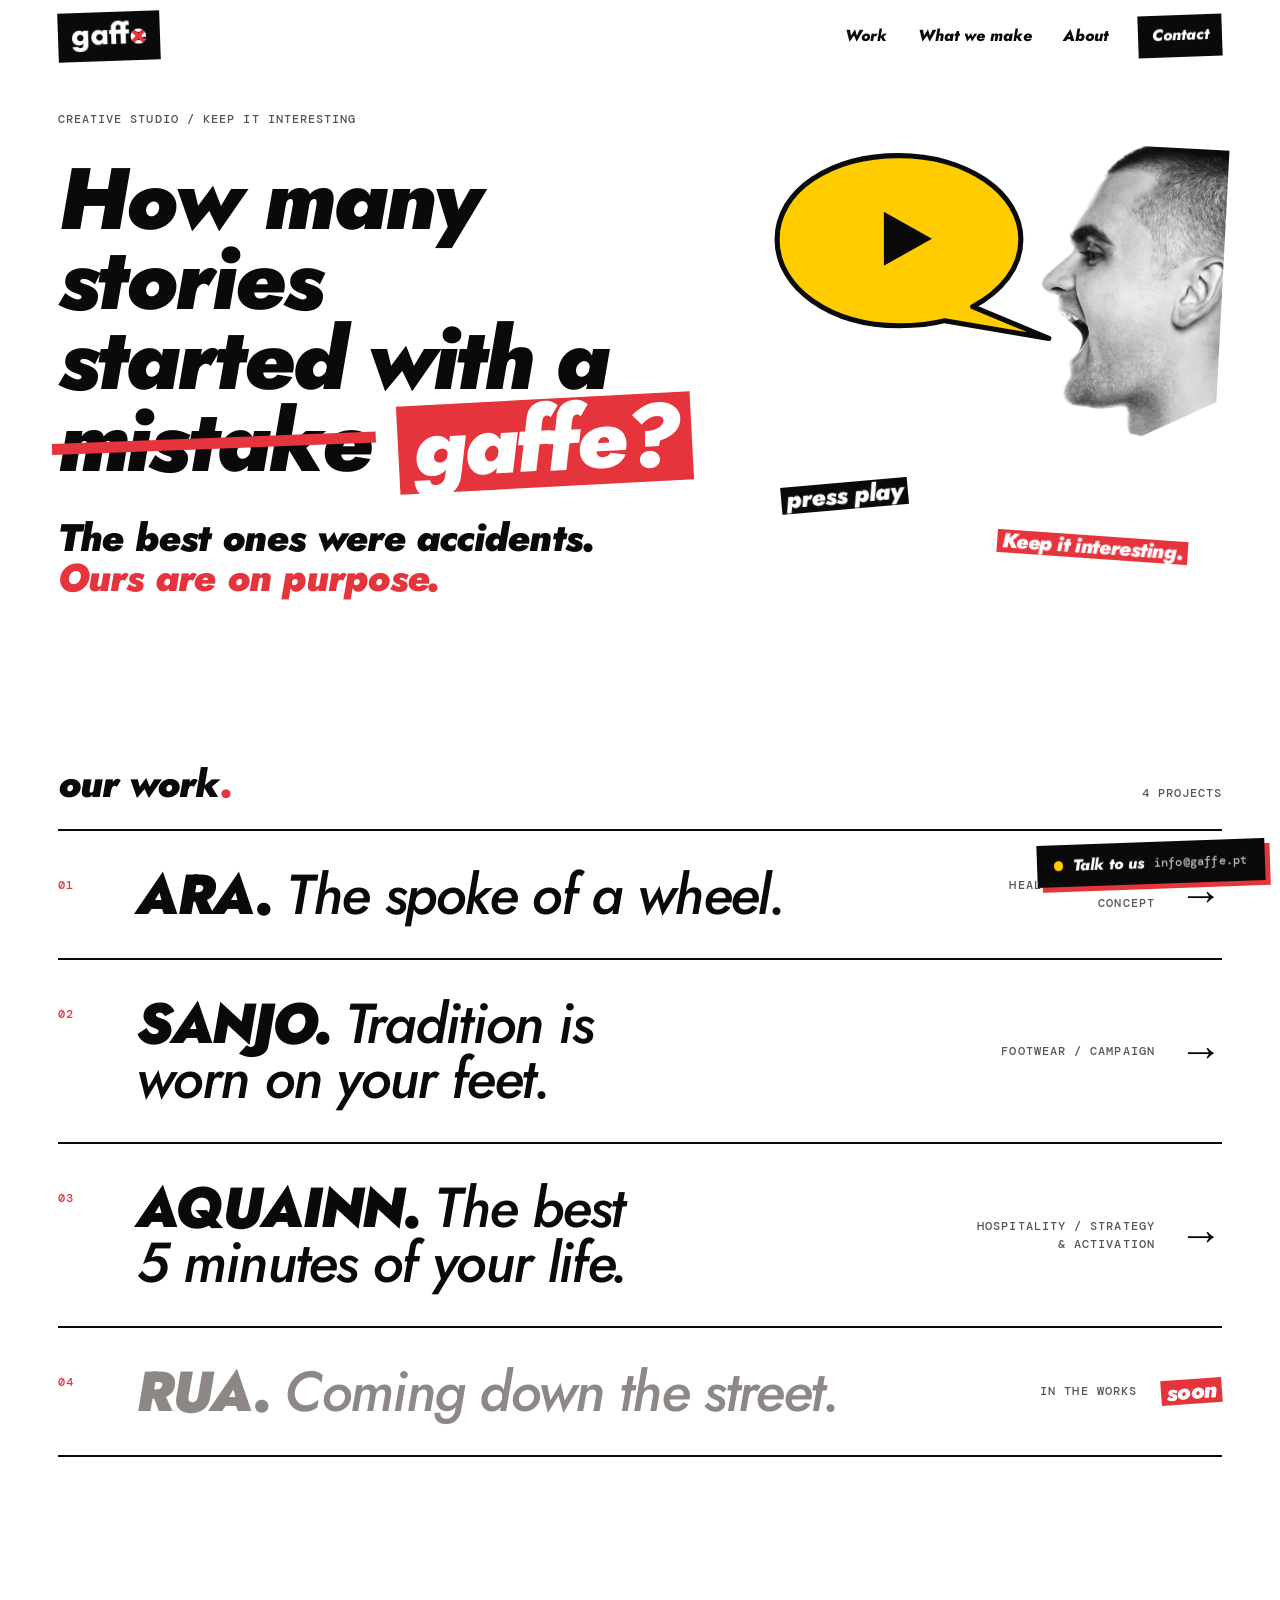
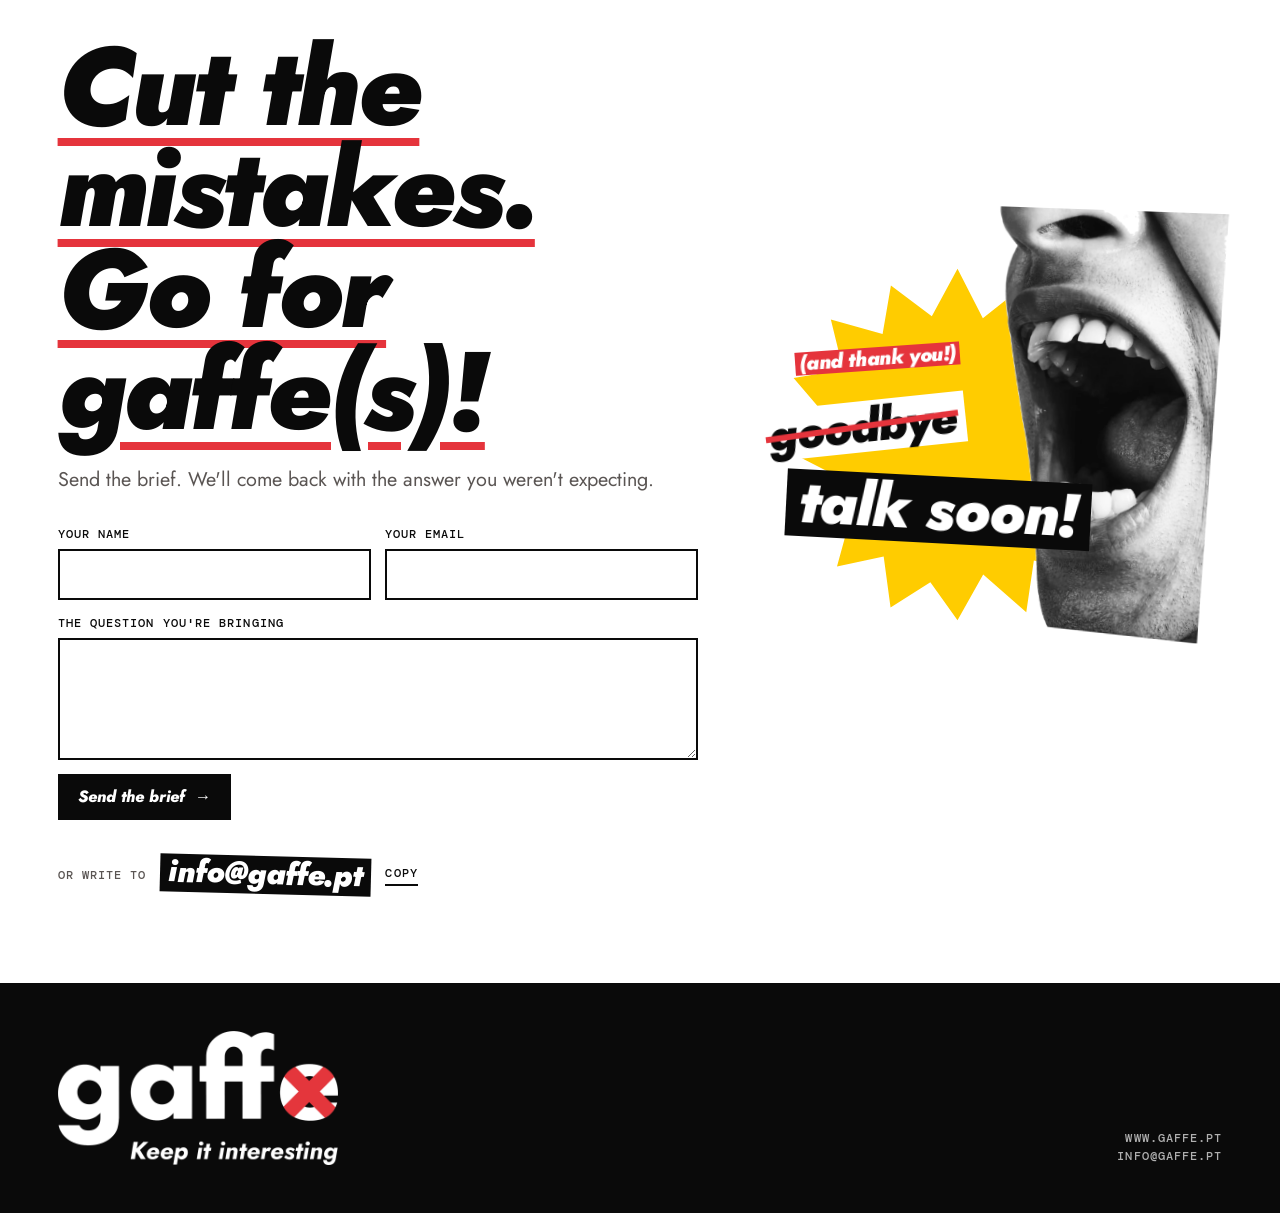
==== index.html @ d2f27b7e "Site da gaffe: v8 + v7 com as alterações pedidas - Hero da v8 com o play no balão de fala; a históri" ====
<!doctype html>
<html lang="en">
<head>
<meta charset="utf-8">
<meta name="viewport" content="width=device-width, initial-scale=1, viewport-fit=cover">
<title>gaffe · Keep it interesting</title>
<meta name="description" content="gaffe is the creative studio that crosses out the obvious answer. Strategy, copy, design, image and digital.">
<link rel="stylesheet" href="https://fonts.googleapis.com/css2?family=DM+Mono:wght@400;500&family=Jost:ital,wght@0,400;0,500;0,700;0,900;1,500;1,700;1,800;1,900&family=Tiro+Devanagari+Sanskrit&display=swap">
<link rel="icon" type="image/png" sizes="32x32" href="img/favicon-32.png">
<link rel="icon" type="image/png" sizes="512x512" href="img/favicon-512.png">
<link rel="apple-touch-icon" href="img/apple-touch-icon.png">
<meta name="theme-color" content="#ffffff">
<!-- link previews (WhatsApp, LinkedIn, iMessage…): switch the URLs to the real domain once it's live -->
<meta property="og:type" content="website">
<meta property="og:site_name" content="gaffe">
<meta property="og:title" content="gaffe · Keep it interesting">
<meta property="og:description" content="The creative studio that crosses out the obvious answer. Strategy, copy, design, image and digital.">
<meta property="og:url" content="https://diogonobrega-design.github.io/gaffe-site/">
<meta property="og:image" content="https://diogonobrega-design.github.io/gaffe-site/img/og-image.jpg">
<meta property="og:image:width" content="1200">
<meta property="og:image:height" content="630">
<meta name="twitter:card" content="summary_large_image">
<link rel="stylesheet" href="css/style.css">
</head>
<body>

<!-- one wheel, used on the ARA project and in its case study -->
<svg width="0" height="0" style="position:absolute" aria-hidden="true" focusable="false">
  <symbol id="wheel" viewBox="0 0 400 400">
    <g fill="none" stroke="currentColor" stroke-width="5">
      <line x1="200" y1="200" x2="200" y2="22"></line>
      <line x1="200" y1="200" x2="200" y2="22" transform="rotate(60 200 200)"></line>
      <line x1="200" y1="200" x2="200" y2="22" transform="rotate(90 200 200)"></line>
      <line x1="200" y1="200" x2="200" y2="22" transform="rotate(120 200 200)"></line>
      <line x1="200" y1="200" x2="200" y2="22" transform="rotate(150 200 200)"></line>
      <line x1="200" y1="200" x2="200" y2="22" transform="rotate(180 200 200)"></line>
      <line x1="200" y1="200" x2="200" y2="22" transform="rotate(210 200 200)"></line>
      <line x1="200" y1="200" x2="200" y2="22" transform="rotate(240 200 200)"></line>
      <line x1="200" y1="200" x2="200" y2="22" transform="rotate(270 200 200)"></line>
      <line x1="200" y1="200" x2="200" y2="22" transform="rotate(300 200 200)"></line>
      <line x1="200" y1="200" x2="200" y2="22" transform="rotate(330 200 200)"></line>
      <circle cx="200" cy="200" r="180" stroke-width="14"></circle>
      <line x1="200" y1="200" x2="200" y2="27" stroke-width="14" transform="rotate(30 200 200)" style="stroke:var(--red)"></line>
    </g>
    <circle cx="200" cy="200" r="30" fill="currentColor"></circle>
  </symbol>
</svg>


<a class="skip" href="#home">Skip to content</a>

<header class="top">
  <a class="top__logo" href="#top" data-go="home" aria-label="gaffe, home"><img src="img/logo.png" width="900" height="367" alt="gaffe"></a>
  <nav class="nav" id="nav" aria-label="Main">
    <a href="#work" data-go="work" data-spy="work" style="--i:0"><span>Work</span></a>
    <a href="#services" data-go="services" data-spy="services" style="--i:1"><span>What we make</span></a>
    <a href="#about" data-go="about" data-spy="about" style="--i:2"><span>About</span></a>
    <a class="nav__cta" href="#contact" data-go="contact" data-spy="contact" style="--i:3"><span>Contact</span></a>
  </nav>
  <button type="button" class="burger" id="burger" aria-expanded="false" aria-controls="nav"><span class="burger__lines" aria-hidden="true"></span><span class="vh">Menu</span></button>
</header>

<main id="home">

  <section class="sec hero" id="top" data-in>
    <div class="wrap hero__grid">
      <div class="hero__txt">
        <p class="lbl soft">Creative studio / keep it interesting</p>
        <h1 class="d">How many stories<br>started <br class="br-m">with a<br><s class="x">mistake</s> <br class="br-m"><span class="gaffe pop">gaffe?</span></h1>
        <p class="hero__lede">The best ones were accidents.<br><span class="red">Ours are on purpose.</span></p>
      </div>
      <div class="cg hero__cg" data-mouse>
        <div class="pc" style="--x:46%;--y:6%;--w:54%;--r:3deg" data-speed=".04" data-depth="10" aria-hidden="true"><img class="snip" style="--clip:polygon(0 0,100% 0,100% 86%,70% 99%,0 90%)" src="img/hero-guy.webp" width="900" height="1082" alt=""></div>
        <!-- the speech bubble comes out of his mouth: the tail's tip lands near (62%, 47%) of the collage -->
        <button type="button" class="pc bubble" id="play" style="--x:0%;--y:6%;--w:62%" data-depth="-8" aria-label="Play the gaffe story">
          <span class="bubble__in">
            <svg class="bubble__shape" viewBox="0 0 220 170" aria-hidden="true"><path d="M100 6C153 6 196 35 196 72c0 22-15 41-38 53l60 25-82-14c-11 3-23 4-36 4C47 140 4 111 4 72S47 6 100 6z"/></svg>
            <span class="bubble__tri" aria-hidden="true"></span>
          </span>
        </button>
        <div class="pc" style="--x:2%;--y:78%;--r:-5deg;font-size:5.4cqw" data-speed=".1" data-depth="18" aria-hidden="true"><b class="strip pop" style="--r:0deg">press play</b></div>
        <div class="pc" style="--x:50%;--y:90%;--r:4deg;font-size:4.6cqw" data-speed=".12" data-depth="14" aria-hidden="true"><b class="strip strip--red">Keep it interesting.</b></div>
      </div>
    </div>
  </section>

  <!-- ================= WORK ================= -->
  <section class="sec" id="work" aria-labelledby="work-h" data-in>
    <div class="wrap">
      <div class="work__top">
        <h2 class="sub" id="work-h">our work<span class="red">.</span></h2>
        <p class="lbl soft">4 projects</p>
      </div>
      <ul class="cl">
        <li><a class="cl__row" href="#ara" data-go="ara">
          <span class="cl__n lbl">01</span>
          <span class="cl__txt"><b>ARA.</b> <i>The spoke of a wheel.</i></span>
          <span class="cl__tag lbl soft">Healthcare / Brand concept</span>
          <span class="cl__arr" aria-hidden="true">→</span>
          <span class="cl__pv" style="--c:var(--yellow)" aria-hidden="true"><svg class="wheel spin" viewBox="0 0 400 400"><use href="#wheel"></use></svg></span>
        </a></li>
        <li><a class="cl__row" href="#sanjo" data-go="sanjo">
          <span class="cl__n lbl">02</span>
          <span class="cl__txt"><b>SANJO.</b> <i>Tradition is worn on your feet.</i></span>
          <span class="cl__tag lbl soft">Footwear / Campaign</span>
          <span class="cl__arr" aria-hidden="true">→</span>
          <span class="cl__pv cl__pv--img" aria-hidden="true"><img src="img/sanjo-kv.webp" width="1800" height="808" alt="" loading="lazy"></span>
        </a></li>
        <li><a class="cl__row" href="#aquainn" data-go="aquainn">
          <span class="cl__n lbl">03</span>
          <span class="cl__txt"><b>AQUAINN.</b> <i>The best 5 minutes of your life.</i></span>
          <span class="cl__tag lbl soft">Hospitality / Strategy &amp; activation</span>
          <span class="cl__arr" aria-hidden="true">→</span>
          <span class="cl__pv cl__pv--logo" style="--c:var(--blue)" aria-hidden="true"><img src="img/aquainn-logo-2.png" width="1000" height="283" alt="" loading="lazy"></span>
        </a></li>
        <li><div class="cl__row cl__row--soon">
          <span class="cl__n lbl">04</span>
          <span class="cl__txt"><b>RUA.</b> <i>Coming down the street.</i></span>
          <span class="cl__tag lbl soft">In the works</span>
          <span class="cl__soon strip strip--red">soon</span>
          <span class="cl__pv cl__pv--soon" style="--c:var(--red)" aria-hidden="true"><b class="strip">soon!</b></span>
        </div></li>
      </ul>
    </div>
  </section>
</main>


<!-- ================= PAGE: THE GAFFE STORY (opens from the speech bubble) ================= -->
<article class="case story" id="story" hidden>
  <!-- ================= THE GAFFE STORY, SIDEWAYS (pinned: scrolling down walks it along) ================= -->
  <section class="side" id="idea" aria-label="The gaffe idea, told sideways">
    <div class="side__sticky">
      <div class="side__view" tabindex="0">
        <div class="side__track">

          <div class="scene s-acc">
            <p class="lbl">Three things nobody meant to invent</p>
            <div class="acc__row">
              <article class="acc">
                <div class="cg" aria-hidden="true">
                  <div class="pc" style="--x:44%;--y:-4%;--w:56%" data-hspeed=".02"><div class="shape burst spin" style="--c:var(--red)"></div></div>
                  <div class="pc" style="--x:12%;--y:20%;--w:72%;--r:-3deg" data-hspeed=".04"><img class="lift" src="img/acc-microwave.webp" width="900" height="675" alt=""></div>
                </div>
                <h2>microwave<sup>*</sup></h2>
                <p><b class="red">*</b> A chocolate bar melted in an engineer's pocket.</p>
              </article>
              <article class="acc">
                <div class="cg" aria-hidden="true">
                  <div class="pc" style="--x:13%;--y:0%;--w:74%" data-hspeed=".05"><div class="shape dot" style="--c:var(--yellow)"></div></div>
                  <div class="pc mul" style="--x:16%;--y:22%;--w:68%;--r:4deg" data-hspeed=".05"><img class="lift" src="img/acc-cornflakes.webp" width="612" height="459" alt=""></div>
                </div>
                <h2>corn flakes<sup>*</sup></h2>
                <p><b class="red">*</b> Cooked wheat, left out until it went stale.</p>
              </article>
              <article class="acc">
                <div class="cg" aria-hidden="true">
                  <div class="pc" style="--x:8%;--y:4%;--w:62%" data-hspeed="-.06"><div class="shape burst spin spin--back" style="--c:var(--yellow)"></div></div>
                  <div class="pc" style="--x:40%;--y:22%;--w:40%" data-hspeed=".07"><div class="pill lift"></div></div>
                </div>
                <h2>viagra<sup>*</sup></h2>
                <p><b class="red">*</b> Meant for angina. The side effect won.</p>
              </article>
            </div>
          </div>
          <div class="scene" data-in>
            <p class="g g--stack"><span>Mistakes?</span><span class="hollow" aria-hidden="true">Mistakes?</span><span aria-hidden="true">Mistakes?</span><span class="hollow" aria-hidden="true">Mistakes?</span></p>
          </div>
          <div class="scene cg" style="--cw:.84;--ar:1/.92" role="img" aria-label="No! No! No!" data-in>
            <div class="pc" style="--x:2%;--y:6%;--w:70%" data-hspeed="-.05"><div class="shape burst spin" style="--c:var(--yellow)"></div></div>
            <div class="pc" style="--x:44%;--y:0%;--w:56%;--r:2deg" data-hspeed=".04"><img class="snip" style="--clip:polygon(0 0,100% 0,94% 100%,16% 96%,0 86%)" src="img/no-guy.webp" width="900" height="1346" alt=""></div>
            <div class="pc" style="--x:30%;--y:14%;--r:-8deg;font-size:9cqw" data-hspeed=".1"><b class="strip pop" style="--r:0deg">NO!</b></div>
            <div class="pc" style="--x:10%;--y:34%;--r:5deg;font-size:15cqw" data-hspeed=".16"><b class="strip pop" style="--r:0deg">NO!</b></div>
            <div class="pc" style="--x:-4%;--y:60%;--r:-4deg;font-size:23cqw" data-hspeed=".24"><b class="strip pop" style="--r:0deg">NO!</b></div>
          </div>
          <div class="scene" data-in>
            <h2 class="g">Those were<br>accidents.<br><span class="red">Ours are<br>on purpose.</span></h2>
          </div>
          <div class="scene cg" style="--cw:.44;--ar:1/1.5" aria-hidden="true" data-in>
            <div class="pc" style="--x:8%;--y:14%;--w:86%" data-hspeed="-.08"><div class="shape dot" style="--c:var(--yellow)"></div></div>
            <div class="pc" style="--x:10%;--y:0%;--w:80%" data-hspeed=".06"><img src="img/new-ways.webp" width="700" height="1092" alt=""></div>
            <div class="pc" style="--x:-8%;--y:86%;--r:-5deg;font-size:15cqw" data-hspeed=".14"><b class="strip pop" style="--r:0deg">new ways</b></div>
          </div>

          <div class="scene s-end" id="how" data-in>
            <div class="end__txt">
              <h2 class="g g--b">how we do it<span class="red">?</span></h2>
              <ol class="beats">
                <li><span>01</span><span>You bring the question</span></li>
                <li><span>02</span><span>We write down the obvious answer</span></li>
                <li><span>03</span><span>We cross it out</span></li>
                <li><span>04</span><span>We build the gaffe in its place</span></li>
              </ol>
              <a class="btn" href="#work" data-go="work">See what we did <span class="arr" aria-hidden="true">↓</span></a>
            </div>
          </div>

        </div>
      </div>
      <div class="side__ground" aria-hidden="true"></div>
      <div class="side__bar" aria-hidden="true"></div>
      <div class="side__walk" aria-hidden="true"><img src="img/walker.webp" width="900" height="1106" alt=""></div>
      <div class="side__ui">
        <span class="lbl hint">Scroll to walk →</span>
        <a class="lbl" href="#work" data-go="work">Skip to our work ↓</a>
        <div class="side__nav">
          <button type="button" id="side-prev" aria-label="Back">←</button>
          <button type="button" id="side-next" aria-label="Forward">→</button>
        </div>
      </div>
    </div>
  </section>

  <section class="sec on-yellow next">
    <div><p class="lbl" style="margin-bottom:8px">Next</p><a class="d" href="#work" data-go="work">Our work →</a></div>
    <a class="btn" href="#top" data-go="home">Home</a>
  </section>
</article>

<!-- ================= PAGE: WHAT WE MAKE ================= -->
<article class="case" id="services" hidden>
  <header class="sec case__head" data-in>
    <div class="wrap">
      <a class="lbl case__back" href="#top" data-go="home">← Home</a>
      <h1 class="big"><small>Five things</small>what we<br>make<span class="red">.</span></h1>
    </div>
  </header>

  <section class="sec" style="padding-top:0">
    <div class="wrap">
      <ul class="svc__list">
        <li class="svc__row" style="--hl:var(--yellow)">
          <h3><span class="hl">strategy <b class="plus">+</b> soul of the brand.</span></h3>
          <p>What only you can say, and a plan for saying it everywhere: positioning, identity, rebrands and content plans.</p>
        </li>
        <li class="svc__row" style="--hl:var(--red)">
          <h3><span class="hl">irresistible copy.</span></h3>
          <p>Scripts, websites, campaigns, articles and press written to be read to the end. Search engines enjoy them too.</p>
        </li>
        <li class="svc__row" style="--hl:var(--yellow)">
          <h3><span class="hl">presence</span><small>with striking design.</small></h3>
          <p>Identities, brand guides, websites and motion, from bold minimalism to bursts of colour. Recognisable before anyone reads the name.</p>
        </li>
        <li class="svc__row" style="--hl:var(--red)">
          <h3><span class="hl">a thousand words.</span></h3>
          <p>Photography and film made for your story: brand shoots, event coverage and video.</p>
        </li>
        <li class="svc__row" style="--hl:var(--yellow)">
          <h3><span class="hl">digital</span><small>and ideal.</small></h3>
          <p>Social media, SEO and 360 plans built around one idea, so every channel says the same thing in its own way.</p>
        </li>
      </ul>
    </div>
  </section>

  <section class="sec on-yellow next">
    <div><p class="lbl" style="margin-bottom:8px">Next</p><a class="d" href="#about" data-go="about">About us →</a></div>
    <a class="btn" href="#top" data-go="home">Home</a>
  </section>
</article>

<!-- ================= PAGE: ABOUT US ================= -->
<article class="case" id="about" hidden>
  <header class="sec case__head about" data-in>
    <div class="wrap">
      <a class="lbl case__back" href="#top" data-go="home">← Home</a>
      <div class="about__grid">
        <div class="about__txt">
          <h1 class="big" id="about-h"><small>Who holds the broom</small>about<br>us<span class="red">.</span></h1>
          <p class="d about__line">We'll clean your <span class="mark" style="--c:var(--yellow)">creative</span> problems.</p>
          <p>Every brief arrives with some mess. We sweep out the obvious and leave the idea worth keeping.</p>
        </div>
        <div class="cg about__cg">
          <!-- each of them pops out of a spinning star: below --line the photo only shows inside the star -->
          <div class="pc" style="--x:0%;--y:12%;--w:49%;--r:-3deg" data-speed=".04"><figure class="popout" style="--st:20%;--ar:1.401;--line:60%;--keepX:68%;--keepB:90%;--c:var(--red)"><span class="popout__star" aria-hidden="true"><span class="popout__counter"><img src="img/about-dustpan-cut.webp" width="790" height="1107" alt=""></span></span><img class="popout__top" src="img/about-dustpan-cut.webp" width="790" height="1107" alt="A member of the gaffe team in sunglasses, smiling and holding a metal dustpan"></figure></div>
          <div class="pc" style="--x:53%;--y:26%;--w:45%;--r:3deg" data-speed=".09"><figure class="popout" style="--st:16%;--ar:1.34;--line:58%;--dx:8%;--dy:-5%;--c:var(--yellow);--dir:reverse;--cdir:normal;--spd:70s"><span class="popout__star" aria-hidden="true"><span class="popout__counter"><img src="img/about-mop-cut.webp" width="709" height="950" alt=""></span></span><img class="popout__top" src="img/about-mop-cut.webp" width="709" height="950" alt="A member of the gaffe team in sunglasses, smiling and holding a blue mop"></figure></div>
          <div class="pc" style="--x:41%;--y:10%;--w:15%" data-speed=".18" aria-hidden="true"><div class="shape burst spin spin--back" style="--c:var(--blue)"></div></div>
        </div>
      </div>
    </div>
  </header>

  <section class="sec on-yellow next">
    <div><p class="lbl" style="margin-bottom:8px">Next</p><a class="d" href="#work" data-go="work">The work →</a></div>
    <a class="btn" href="#top" data-go="home">Home</a>
  </section>
</article>

<!-- ================= AQUAINN ================= -->
<article class="case" id="aquainn" hidden>
  <header class="sec case__head" data-in>
    <div class="wrap">
      <a class="lbl case__back" href="#work" data-go="work">← All clients</a>
      <div class="case__title">
        <div>
          <h1><img src="img/aquainn-logo.png" width="1000" height="283" alt="AQUAINN. Empowering people, one drop at a time."></h1>
          <p>A system that monitors water use in hotels and rewards the guests who use less of it.</p>
        </div>
        <div class="case__cg"><div class="cg card__cg" aria-hidden="true">
          <div class="pc" style="--x:4%;--y:2%;--w:76%" data-speed="-.05"><div class="shape dot" style="--c:var(--blue)"></div></div>
          <div class="pc" style="--x:12%;--y:24%;--w:56%;--r:-7deg" data-speed=".03"><img src="img/aquainn-logo-2.png" width="1000" height="283" alt=""></div>
          <div class="pc" style="--x:46%;--y:40%;--w:50%" data-speed=".09"><div class="timer lift"><span class="lbl">Shower</span><b data-timer>5:00</b><span class="lbl">= 50 litres</span></div></div>
          <div class="pc" style="--x:2%;--y:76%;--r:-5deg;font-size:6cqw" data-speed=".14"><b class="strip pop" style="--r:0deg">one drop at a time</b></div>
        </div></div>
      </div>
      <dl class="meta">
        <div><dt>Client</dt><dd>AQUAINN</dd></div>
        <div><dt>Sector</dt><dd>Hospitality, water efficiency</dd></div>
        <div><dt>What we did</dt><dd>Communication strategy, creative concept, copy, activations, video script</dd></div>
        <div><dt>Format</dt><dd>Creative proposal, including Web Summit activations</dd></div>
      </dl>
    </div>
  </header>

  <section class="sec">
    <div class="wrap beat">
      <h2 class="bigb">the<br>question?</h2>
      <div class="beat__body">
        <p class="quote">How do you get hotel guests to use less water without telling them off?</p>
        <p>Hotels have to cut water in a drought. Guests use the most of it, and nobody on holiday wants a lecture.</p>
        <div class="facts">
          <p><b>800 L</b>Estimated water use per hotel guest, per day</p>
          <p><b>4 audiences</b>Guests, managers, staff and the hotel's local partners</p>
          <p><b>7.5 L</b>Lost every minute a tap is left running</p>
        </div>
      </div>
    </div>
  </section>

  <section class="sec turn" data-in>
    <div class="wrap beat">
      <h2 class="bigb">the<br>obvious<br>answer<span class="red">.</span></h2>
      <p class="obvious"><span class="xl">Tell people what they should or shouldn't do.</span></p>
    </div>
    <div class="wrap beat">
      <h2 class="bigb red">the<br>gaffe.</h2>
      <p class="d t-mega">The best <span class="mark" style="--c:var(--yellow)">5 minutes</span> of your life?</p>
    </div>
  </section>

  <section class="sec on-blue">
    <div class="wrap beat">
      <h2 class="bigb">the<br>insight<span class="red">.</span></h2>
      <div class="beat__body">
        <p class="t-l d">What's the most impactful thing you could do in under five minutes?</p>
        <ul class="listy">
          <li class="hollow">Bungee jumping.</li>
          <li class="hollow">A wedding proposal.</li>
          <li class="hollow">Skydiving.</li>
          <li>Or maybe a 5 minute shower.</li>
        </ul>
        <p>Not all great experiences take long. So the campaign stops asking for a sacrifice and offers an upgrade: a short shower unlocks perks for the stay.</p>
        <div class="shower">
          <label class="lbl" for="shower-min">Try it: shower length</label>
          <input type="range" id="shower-min" min="1" max="30" step="1" value="5">
          <output id="shower-out" for="shower-min">5 min = 50 L</output>
          <p class="shower__note" id="shower-note">The best five minutes of your life.</p>
          <small>Based on the proposal's figures: 5 minutes uses 50 litres, 30 minutes uses 300.</small>
        </div>
      </div>
    </div>
  </section>

  <section class="sec">
    <div class="wrap beat">
      <h2 class="bigb">what it<br>became<span class="red">.</span></h2>
      <div class="beat__body">
        <p class="t-l d">One idea, said differently to everyone in the building.</p>
        <div>
          <div class="tabs" role="tablist" aria-label="Audience">
            <button role="tab" id="tab-guests" aria-controls="tp-guests" aria-selected="true">Guests</button>
            <button role="tab" id="tab-managers" aria-controls="tp-managers" aria-selected="false" tabindex="-1">Managers</button>
            <button role="tab" id="tab-staff" aria-controls="tp-staff" aria-selected="false" tabindex="-1">Staff</button>
            <button role="tab" id="tab-partners" aria-controls="tp-partners" aria-selected="false" tabindex="-1">Partner network</button>
            <button role="tab" id="tab-websummit" aria-controls="tp-websummit" aria-selected="false" tabindex="-1">Web Summit</button>
          </div>

          <div class="tabpanel" style="--c:var(--yellow)" role="tabpanel" id="tp-guests" aria-labelledby="tab-guests">
            <p class="lbl">What do we tell guests when they walk into their room?</p>
            <div class="pieces">
              <div class="piece"><span class="lbl">On the toothbrush glass</span><h4>“Time to brush off old ideas!”</h4><p>A complimentary toothbrush with a message about the tap. Left running, it wastes around 7.5 litres a minute.</p></div>
              <div class="piece"><span class="lbl">At check-in</span><h4>“Put on a different kind of thinking cap!”</h4><p>A shower cap nobody expects, carrying the numbers: 50 litres for five minutes, 300 for thirty.</p></div>
              <div class="piece"><span class="lbl">On the room tablet</span><h4>“The best 5 minutes of your life?”</h4><p>A short shower is all it takes for a greener stay with extra perks.</p></div>
              <div class="piece"><span class="lbl">Shower playlist</span><h4>AquaSoundscapes</h4><p>A Spotify playlist where every song runs under five minutes. When the track ends, so does the shower.</p></div>
            </div>
          </div>

          <div class="tabpanel" style="--c:var(--red)" role="tabpanel" id="tp-managers" aria-labelledby="tab-managers" hidden>
            <p class="lbl">What do we tell managers so they partner with us?</p>
            <div class="pieces">
              <div class="piece"><span class="lbl">Headline</span><h4>“Help us, help you, help them!”</h4><p>The pitch in one breath: the hotel, the guest and the planet all come out ahead.</p></div>
              <div class="piece"><span class="lbl">Headline</span><h4>“Savings beyond the water cycle!”</h4><p>Less hot water also means a smaller energy bill.</p></div>
              <div class="piece"><span class="lbl">The promise</span><h4>Up to 30% less water. Up to 20% less heating.</h4><p>The potential savings AQUAINN puts in front of every hotel.</p></div>
            </div>
          </div>

          <div class="tabpanel" style="--c:var(--blue)" role="tabpanel" id="tp-staff" aria-labelledby="tab-staff" hidden>
            <p class="lbl">What do we tell staff so they help us?</p>
            <div class="pieces">
              <div class="piece"><span class="lbl">Training programme</span><h4>HydroSustain</h4><p>An internal education programme that shows hotel teams how much water runs through their everyday work, and how to manage it.</p></div>
              <div class="piece"><span class="lbl">Restaurant menu</span><h4>AquaArtistry</h4><p>A menu built with the hotel's kitchen around water-saving practices, so the idea reaches the table too.</p></div>
            </div>
          </div>

          <div class="tabpanel" style="--c:var(--teal)" role="tabpanel" id="tp-partners" aria-labelledby="tab-partners" hidden>
            <p class="lbl">What do we tell local partners so they join the network?</p>
            <div class="pieces">
              <div class="piece"><span class="lbl">Partner network seal</span><h4>The AQUAINN seal of excellence in water usage</h4><p>Awarded to the restaurants, spas, wineries, local producers and outdoor operators that meet water standards and become the rewards guests unlock.</p></div>
              <div class="piece"><span class="lbl">Why they join</span><h4>Guests arrive. So does business.</h4><p>The network sends the hotel's guests to local businesses, so the region grows with the idea.</p></div>
            </div>
            <div class="seals"><img src="img/aquainn-seals.webp" width="1500" height="694" alt="Three versions of the AQUAINN seal: the main seal, a friendlier alternative and a children's version"></div>
          </div>

          <div class="tabpanel" style="--c:var(--ink)" role="tabpanel" id="tp-websummit" aria-labelledby="tab-websummit" hidden>
            <p class="lbl">What do we tell Web Summit visitors so they want to know AQUAINN?</p>
            <div class="pieces">
              <div class="piece"><span class="lbl">Activation</span><h4>The Thinking Cap</h4><p>Promoters in bathrobes and slippers hand out shower caps. One side carries the line, the other the 30% and 20% pitch.</p></div>
              <div class="piece"><span class="lbl">Promo video, 20 seconds</span><h4>“Water is life. And life is worth saving!”</h4><p>The logo turns into a cap and lands on a head. The app does the rest.</p></div>
              <div class="piece"><span class="lbl">Activation</span><h4>Sustainable Unlock</h4><p>A concierge walks the venue handing out keys on keychains: “Unlock a new way to manage water!”</p></div>
            </div>
          </div>
        </div>
      </div>
    </div>
  </section>

  <section class="sec on-yellow next">
    <div><p class="lbl" style="margin-bottom:8px">Next client</p><a class="d" href="#ara" data-go="ara">ARA →</a></div>
    <a class="btn" href="#work" data-go="work">All clients</a>
  </section>
</article>

<!-- ================= ARA ================= -->
<article class="case" id="ara" hidden>
  <header class="sec case__head" data-in>
    <div class="wrap">
      <a class="lbl case__back" href="#work" data-go="work">← All clients</a>
      <div class="case__title">
        <div>
          <h1 class="d">ARA</h1>
          <p>A conceptual foundation for Comprehensive Ayurveda Healthcare. India, France, Portugal.</p>
        </div>
        <div class="case__cg"><div class="cg card__cg" aria-hidden="true">
          <div class="pc" style="--x:12%;--y:0%;--w:84%" data-speed="-.05"><div class="shape dot" style="--c:var(--yellow)"></div></div>
          <div class="pc" style="--x:22%;--y:10%;--w:64%" data-speed=".03"><svg class="wheel spin" viewBox="0 0 400 400"><use href="#wheel"></use></svg></div>
          <div class="pc deva" style="--x:0%;--y:48%;font-size:30cqw" data-speed=".12" lang="sa">अर</div>
          <div class="pc" style="--x:36%;--y:82%;--r:4deg;font-size:5.2cqw" data-speed=".15"><b class="strip strip--red pop" style="--r:0deg">the spoke of a wheel</b></div>
        </div></div>
      </div>
      <dl class="meta">
        <div><dt>Client</dt><dd>Comprehensive Ayurveda Healthcare</dd></div>
        <div><dt>Sector</dt><dd>Healthcare, Ayurveda</dd></div>
        <div><dt>What we did</dt><dd>Brand concept, naming, brand architecture, roadmap</dd></div>
        <div><dt>Format</dt><dd>Creative proposal. <a href="https://ayurvedacenter-creativeproposal.framer.website" target="_blank" rel="noopener">See it live ↗</a></dd></div>
      </dl>
    </div>
  </header>

  <section class="sec">
    <div class="wrap beat">
      <h2 class="bigb">the<br>question?</h2>
      <div class="beat__body">
        <p class="quote">Build the conceptual foundation for an Ayurveda centre in Portugal, as part of an existing system across India and France.</p>
        <p>In India, Ayurveda is a way of understanding life. In the West it was repackaged as wellness: spa treatments with pleasure and no depth. This project lives in that gap.</p>
      </div>
    </div>
  </section>

  <section class="sec turn" data-in>
    <div class="wrap beat">
      <h2 class="bigb">the<br>obvious<br>answer<span class="red">.</span></h2>
      <p class="obvious"><span class="xl">A wellness brand. A spa concept. A collection of services.</span></p>
    </div>
    <div class="wrap beat">
      <h2 class="bigb red">the<br>gaffe.</h2>
      <p class="d t-mega">ARA. The <span class="mark" style="--c:var(--yellow)">spoke</span> of a wheel.</p>
    </div>
  </section>

  <section class="sec on-yellow">
    <div class="wrap beat">
      <h2 class="bigb">the<br>insight<span class="red">.</span></h2>
      <div class="beat__body">
        <p class="t-l d">If health is relational, the brand must be structural.</p>
        <p>A name applied on top would not hold. The brand had to work the way Ayurveda does: in relationships, never in parts.</p>
        <div class="spoke">
          <svg class="wheel spin" viewBox="0 0 400 400" role="img" aria-label="A wheel with one spoke marked in red"><use href="#wheel"></use></svg>
          <div>
            <p class="deva" lang="sa">अर</p>
            <p class="t-l d" style="margin-bottom:12px">The spoke of a wheel.</p>
            <p class="measure">The element that holds tension and creates connection. Not the centre. Not the edge. The connection between both, and the part that lets the system work as one.</p>
          </div>
        </div>
        <p class="t-l d">We do not scale the person. We structure the system around her.</p>
        <p>Kavitha Abzeena trained from childhood in Kerala. Her practice is never standardised, so the challenge is continuity: keeping that quality as it grows.</p>
      </div>
    </div>
  </section>

  <section class="sec">
    <div class="wrap beat">
      <h2 class="bigb">what it<br>became<span class="red">.</span></h2>
      <div class="beat__body">
        <p class="t-l d">The KA · VI · THA system.</p>
        <p>From the syllables of Kavitha's name, the ARA brand unfolds into four pillars, each with its own function and its own sub-brand.</p>
        <div class="pillars">
          <div class="pillar"><span class="lbl">The Center</span><div><h4>ARA <i>· KA</i></h4><p>The point of diagnosis</p></div></div>
          <div class="pillar"><span class="lbl">The Medicine</span><div><h4>ARA <i>· VI</i></h4><p>The point of formulation</p></div></div>
          <div class="pillar"><span class="lbl">The Experience</span><div><h4>ARA <i>· THA</i></h4><p>The point of experience</p></div></div>
          <div class="pillar"><span class="lbl">The Institute</span><div><h4>ARA <i>· KAVITHA</i></h4><p>The point of transmission</p></div></div>
        </div>
        <p class="t-l d" style="margin-top:clamp(12px,2.4vw,32px)">Then a three-step road to opening day.</p>
        <ol class="steps">
          <li><h4>Brand foundation</h4><p>Identity, positioning, audiences, tone of voice and the visual system for the centres.</p><p class="lbl">4 months / Brand ID document</p></li>
          <li><h4>Brand deployment</h4><p>Website, social, press and internal materials, plus a toolkit for every partner who carries ARA forward.</p><p class="lbl">6 months / Launch-ready presence</p></li>
          <li><h4>Brand activation</h4><p>The full communication strategy, then the first campaign to bring the right people through the doors.</p><p class="lbl">6 months / Plan + first campaign</p></li>
        </ol>
      </div>
    </div>
  </section>

  <section class="sec" style="padding-top:0">
    <div class="wrap">
      <p class="quote"><span class="hollow">The knowledge exists. The practice exists. The people exist.</span> <span class="red">ARA</span> is the structure that lets them become one.</p>
    </div>
  </section>

  <section class="sec on-yellow next">
    <div><p class="lbl" style="margin-bottom:8px">Next client</p><a class="d" href="#sanjo" data-go="sanjo">Sanjo →</a></div>
    <a class="btn" href="#work" data-go="work">All clients</a>
  </section>
</article>

<!-- ================= SANJO ================= -->
<article class="case" id="sanjo" hidden>
  <header class="sec case__head" data-in>
    <div class="wrap">
      <a class="lbl case__back" href="#work" data-go="work">← All clients</a>
      <div class="case__title">
        <div>
          <h1 class="d">Sanjo</h1>
          <p lang="pt">É um passo da tua história. <span class="gloss" lang="en" style="display:block;font-style:normal;font-weight:400;margin-top:6px">A step in your story.</span></p>
        </div>
        <div class="case__cg"><div class="cg card__cg" aria-hidden="true">
          <div class="pc" style="--x:58%;--y:34%;--w:40%" data-speed="-.06"><div class="shape burst spin" style="--c:var(--yellow)"></div></div>
          <div class="pc" style="--x:0%;--y:4%;--w:96%;--r:-3deg" data-speed=".03"><img class="snip" style="--clip:polygon(0 6%,100% 0,97% 100%,3% 92%)" src="img/sanjo-kv.webp" width="1800" height="808" alt=""></div>
          <div class="pc" style="--x:48%;--y:50%;--w:46%;--r:5deg" data-speed=".11"><img class="lift lift--b" src="img/sanjo-sneaker.webp" width="900" height="917" alt=""></div>
          <div class="pc" style="--x:0%;--y:60%;--r:-6deg;font-size:5.6cqw" data-speed=".15"><b class="strip pop" style="--r:0deg" lang="pt">é um passo da tua história</b></div>
        </div></div>
      </div>
      <dl class="meta">
        <div><dt>Client</dt><dd>Sanjo</dd></div>
        <div><dt>Sector</dt><dd>Footwear</dd></div>
        <div><dt>What we did</dt><dd>Campaign concept, copy, packaging, film scripts, podcast, outdoor, retail and events</dd></div>
        <div><dt>Format</dt><dd>Campaign proposal, with [in]sight studio</dd></div>
      </dl>
    </div>
  </header>

  <section class="sec">
    <div class="wrap beat">
      <h2 class="bigb">the<br>question?</h2>
      <div class="beat__body">
        <p class="quote">How does a brand that is almost a century old talk to people who never lived its history?</p>
        <p>The brand of the old days reinvented itself. So did its buyers: they shop online and meet brands there first.</p>
        <div class="gens">
          <div><h4>Boomers &amp; Gen X</h4><p>Know the legacy and keep it alive. They also hold the buying power.</p></div>
          <div><h4>Millennials, Gen Z &amp; Alpha</h4><p>Nostalgic for things they never had.</p></div>
          <div><h4>The next generation</h4><p>Ready to go past tradition altogether.</p></div>
        </div>
      </div>
    </div>
  </section>

  <section class="sec turn" data-in>
    <div class="wrap beat">
      <h2 class="bigb">the<br>obvious<br>answer<span class="red">.</span></h2>
      <p class="obvious"><span class="xl">Tradition is passed from hand to hand.</span></p>
    </div>
    <div class="wrap beat">
      <h2 class="bigb red">the<br>gaffe.</h2>
      <div>
        <p class="d t-mega">Tradition is worn <span class="mark" style="--c:var(--yellow)">on your feet.</span></p>
        <p class="gloss" lang="pt" style="margin-top:16px">A tradição é uma herança passada entre mãos, mas que se calça nos pés.</p>
      </div>
    </div>
  </section>

  <div class="sec kv"><div class="wrap"><img src="img/sanjo-kv.webp" width="1800" height="808" alt="Campaign key visual: Sanjo sneakers floating among bright geometric shapes, with the line É um passo da tua história"></div></div>

  <section class="sec">
    <div class="wrap beat">
      <h2 class="bigb">the<br>insight<span class="red">.</span></h2>
      <div class="beat__body">
        <p class="t-l d" lang="pt">Tudo pode mudar. Mas há coisas que caminham sempre connosco.</p>
        <p class="gloss" style="margin-top:-8px">Everything can change. Some things always walk with us.</p>
        <p>The young reach Sanjo through parents and grandparents. The legacy is real, but you wear it, and it takes you somewhere new.</p>
      </div>
    </div>
  </section>

  <section class="sec" style="padding-top:0">
    <div class="wrap">
      <div class="sec__head"><h2 class="bigb">what it<br>became<span class="red">.</span></h2><p class="lbl soft">Online and off</p></div>
      <div class="halves">
        <div>
          <div class="half__head"><h3 lang="pt">A um passo do online</h3><p class="lbl soft">One step from online</p></div>
          <div class="shots">
            <figure class="shot s-7 r-a"><img src="img/sanjo-tins.webp" width="1600" height="640" alt="Rows of pastel-coloured Sanjo tins embossed with the logo"><figcaption>The exclusive box</figcaption></figure>
            <figure class="shot s-5"><img src="img/sanjo-tin-open.webp" width="1000" height="1019" alt="An open pink Sanjo tin with a pair of sneakers inside"><figcaption>Sneakers inside</figcaption></figure>
          </div>
          <div class="words">
            <div class="piece"><span class="lbl">Packaging for online orders</span><h4>A biscuit tin, with sneakers in it</h4><p>The shoebox borrows from another piece of Portuguese memory: the blue metal biscuit tin that came from a grandparent's hands. Nostalgia is a card few brands can play. A brand this old can.</p></div>
            <div class="piece"><span class="lbl">Two film spots</span><h4 lang="pt">Herança &amp; O Amanhã</h4><p>A young woman scrolls through family photos and finds the same shoes in every decade. Then a black-and-white victory, and a sneaker thrown so high it keeps going.</p></div>
            <div class="piece"><span class="lbl">Podcast</span><h4 lang="pt">Um Par de Histórias</h4><p>Real stories that began with a pair of shoes, told with special guests. Plus social formats, the brand site and retailer pages.</p></div>
          </div>
        </div>
        <div>
          <div class="half__head"><h3 lang="pt">Com um pé no offline</h3><p class="lbl soft">One foot in offline</p></div>
          <div class="shots">
            <figure class="shot s-8 r-b"><img src="img/sanjo-stairs.webp" width="1600" height="730" alt="A staircase in a station covered step by step with the campaign artwork"><figcaption>Outdoor, one step at a time</figcaption></figure>
            <figure class="shot s-4"><img src="img/sanjo-retail.webp" width="800" height="1099" alt="A retail display built from pastel geometric blocks holding Sanjo shoes"><figcaption>Retail displays</figcaption></figure>
            <figure class="shot s-6 r-b"><img src="img/sanjo-billboard.webp" width="1600" height="748" alt="A large digital billboard on a stone wall showing the campaign"><figcaption>Digital outdoor</figcaption></figure>
            <figure class="shot s-6 r-b"><img src="img/sanjo-store.webp" width="1600" height="637" alt="A store interior wrapped in the campaign's colours and shapes"><figcaption>Stores</figcaption></figure>
            <figure class="shot s-12 r-c"><img src="img/sanjo-event.webp" width="1600" height="848" alt="A lilac event stand shaped like a Sanjo shoebox, with a clothes rail and a counter in front"><figcaption>Fashion events</figcaption></figure>
          </div>
          <div class="words">
            <div class="piece"><span class="lbl">Fashion events</span><h4>A photo studio shaped like a shoebox</h4><p>Visitors pick an outfit outside, step into the box and leave with a professional portrait in Sanjo. The pictures go out on their own feeds.</p></div>
            <div class="piece"><span class="lbl">Outdoor, radio, stores, retail</span><h4>The same step, everywhere you walk</h4><p>Online sales keep growing. The street still gives a brand what a screen cannot: something to stand in front of.</p></div>
          </div>
        </div>
      </div>
    </div>
  </section>

  <section class="sec" style="padding-top:0">
    <div class="wrap">
      <p class="quote" lang="pt"><span class="hollow">Não é um passo em falso. Não é um passo maior que a perna.</span> É o próximo passo.</p>
      <p class="gloss" style="margin-top:16px">Not a false step. Not a step too far. The next step.</p>
    </div>
  </section>

  <section class="sec on-yellow next">
    <div><p class="lbl" style="margin-bottom:8px">Next client</p><a class="d" href="#aquainn" data-go="aquainn">AQUAINN →</a></div>
    <a class="btn" href="#work" data-go="work">All clients</a>
  </section>
</article>


<!-- ================= CONTACT + FOOTER (shared) ================= -->
<section class="sec contact" id="contact" aria-labelledby="contact-h" data-in>
  <div class="wrap contact__grid">
    <div>
      <h2 class="d" id="contact-h"><u>Cut the mistakes.</u><br><u>Go for gaffe(s)!</u></h2>
      <p class="t-m soft measure" style="margin-bottom:clamp(20px,2.6vw,32px)">Send the brief. We'll come back with the answer you weren't expecting.</p>

      <!-- Sent through FormSubmit to the address in data-endpoint. The very first message asks info@gaffe.pt to confirm, once. -->
      <form class="form" id="brief" action="https://formsubmit.co/info@gaffe.pt" method="POST" data-endpoint="https://formsubmit.co/ajax/info@gaffe.pt">
        <input type="hidden" name="_subject" value="New brief from gaffe.pt">
        <input type="hidden" name="_template" value="table">
        <input type="text" name="_honey" class="vh" tabindex="-1" autocomplete="off" aria-hidden="true">
        <div class="form__row">
          <label class="field"><span class="lbl">Your name</span><input type="text" name="name" autocomplete="name" required></label>
          <label class="field"><span class="lbl">Your email</span><input type="email" name="email" autocomplete="email" required></label>
        </div>
        <label class="field"><span class="lbl">The question you're bringing</span><textarea name="message" rows="4" required></textarea></label>
        <div class="form__end">
          <button class="btn" type="submit">Send the brief <span class="arr" aria-hidden="true">→</span></button>
          <p class="lbl form__state" id="form-state" role="status" aria-live="polite"></p>
        </div>
      </form>

      <div class="reach">
        <span class="lbl soft">or write to</span>
        <a class="reach__line reach__line--b" id="mail" href="mailto:info@gaffe.pt">info@gaffe.pt</a>
        <button class="lbl reach__copy" type="button" id="copy-mail">Copy</button>
        <span class="lbl" id="copy-state" role="status" aria-live="polite"></span>
      </div>
    </div>
    <div class="cg contact__cg" aria-hidden="true">
      <div class="pc" style="--x:4%;--y:6%;--w:78%" data-speed="-.05"><div class="shape burst spin" style="--c:var(--yellow)"></div></div>
      <div class="pc" style="--x:38%;--y:0%;--w:62%;--r:2deg" data-speed=".04"><img class="snip" style="--clip:polygon(0 0,100% 0,94% 100%,16% 96%,0 86%)" src="img/no-guy.webp" width="900" height="1346" alt="" loading="lazy"></div>
      <div class="pc" style="--x:8%;--y:30%;--r:-4deg;font-size:4.4cqw" data-speed=".08"><b class="strip strip--red">(and thank you!)</b></div>
      <div class="pc" style="--x:0%;--y:42%;--r:-6deg;font-size:10cqw" data-speed=".12"><b class="strip strip--paper"><s class="x">goodbye</s></b></div>
      <div class="pc" style="--x:6%;--y:60%;--r:3deg;font-size:13cqw" data-speed=".17"><b class="strip pop" style="--r:0deg">talk soon!</b></div>
    </div>
  </div>
</section>

<footer class="sec on-ink" style="padding-block:clamp(28px,4vw,48px)">
  <div class="wrap foot">
    <img src="img/footer-logo.png" width="1200" height="573" alt="gaffe. Keep it interesting" loading="lazy">
    <p class="lbl soft"><a href="https://www.gaffe.pt">www.gaffe.pt</a><br><a href="mailto:info@gaffe.pt">info@gaffe.pt</a></p>
  </div>
</footer>

<!-- contact details stay one tap away; hidden while the contact section is on screen -->
<a class="fab" href="#contact" data-go="contact"><span class="fab__dot" aria-hidden="true"></span><span class="fab__txt">Talk to us</span><span class="fab__mail lbl">info@gaffe.pt</span></a>


<script src="js/main.js" defer></script>

</body>
</html>
---- css/style.css ----
[hidden]{display:none!important}
/* Layout: a white page with room to breathe. Colour arrives as cut paper: bursts, dots and
   label strips collaged with black-and-white cut-outs. The red strike is the one recurring device. */
:root{
  --ink:#0a0a0a; --paper:#ffffff; --red:#E5343C; --yellow:#FFCC00; --blue:#0130EF; --teal:#00B5B6;
  --soft:#5a5553; --ash:#8d8886;
  --display:'Jost','Futura','Century Gothic','Trebuchet MS',sans-serif;
  --mono:'DM Mono',ui-monospace,'SFMono-Regular',Menlo,Consolas,monospace;
  --deva:'Tiro Devanagari Sanskrit','Noto Serif Devanagari','Kohinoor Devanagari','Nirmala UI',serif;
  --gutter:clamp(16px,4.5vw,64px);
  --t-mega:clamp(2.9rem,8.6vw,8.6rem);
  --t-xl:clamp(2.2rem,5.4vw,5.2rem);
  --t-l:clamp(1.55rem,3vw,2.7rem);
  --t-m:clamp(1.15rem,1.55vw,1.4rem);
  --t-body:1.0625rem;
  --t-lbl:.75rem;
  --burst:polygon(50.0% 1.0%,57.0% 14.7%,68.4% 5.6%,69.8% 20.3%,84.2% 15.8%,80.4% 29.7%,96.0% 30.9%,86.3% 42.8%,99.9% 50.0%,86.1% 57.2%,96.0% 69.1%,79.7% 69.9%,84.5% 84.5%,71.1% 81.6%,69.0% 95.9%,57.1% 85.5%,50.0% 98.1%,42.5% 87.6%,31.5% 94.6%,29.6% 80.5%,16.7% 83.3%,20.4% 69.8%,6.2% 68.1%,14.3% 57.1%,0.4% 50.0%,14.8% 43.0%,4.7% 31.2%,18.4% 28.9%,15.0% 15.0%,29.3% 19.0%,31.6% 5.6%,42.9% 14.1%);
  color-scheme:light;
}
*,*::before,*::after{box-sizing:border-box}
html{scroll-behavior:smooth;-webkit-text-size-adjust:100%}
body{margin:0;background:var(--paper);color:var(--ink);font-family:var(--display);font-weight:400;font-size:var(--t-body);line-height:1.55}
img,svg{display:block;max-width:100%;height:auto}
a{color:inherit}
p{margin:0}
h1,h2,h3,h4{margin:0;font-weight:900}
ul,ol,dl,dd{margin:0;padding:0;list-style:none}
:focus-visible{outline:3px solid var(--blue);outline-offset:3px}
.on-blue :focus-visible,.on-ink :focus-visible{outline-color:var(--yellow)}

.sec{overflow-x:clip;padding-inline:var(--gutter);padding-block:clamp(48px,7vw,104px);background:var(--bg,var(--paper));color:var(--fg,var(--ink))}
.on-ink{--bg:var(--ink);--fg:var(--paper);--soft:rgba(255,255,255,.68)}
.on-yellow{--bg:var(--yellow);--fg:var(--ink);--soft:rgba(0,0,0,.7)}
.on-blue{--bg:var(--blue);--fg:var(--paper);--soft:rgba(255,255,255,.84)}
.wrap{max-width:1360px;margin-inline:auto}
#services,#work,#contact{scroll-margin-top:72px}
.case{scroll-margin-top:140px}
.sec__head{display:flex;justify-content:space-between;align-items:baseline;gap:8px 24px;flex-wrap:wrap;border-top:2px solid currentColor;padding-top:12px;margin-bottom:clamp(28px,4vw,56px)}

/* type */
.d{font-style:italic;font-weight:900;line-height:.92;letter-spacing:-.025em;text-wrap:balance}
.t-mega{font-size:var(--t-mega)}
.t-l{font-size:var(--t-l);line-height:1.02}
.t-m{font-size:var(--t-m);line-height:1.35}
.lbl{font-family:var(--mono);font-style:normal;font-weight:500;font-size:var(--t-lbl);letter-spacing:.09em;text-transform:uppercase;line-height:1.5}
.soft{color:var(--soft)}
.measure{max-width:36em}
.red{color:var(--red)}
.hollow{-webkit-text-fill-color:transparent;-webkit-text-stroke:.022em currentColor}

/* the device: strike, correction, marker */
.x{position:relative;display:inline-block;text-decoration:none;white-space:nowrap}
.x::after{content:"";position:absolute;left:-.07em;right:-.07em;top:53%;height:.13em;background:var(--red);transform:rotate(-2.2deg) scaleX(1);transform-origin:left center;transition:transform .6s cubic-bezier(.7,0,.2,1) .25s}
.js [data-in]:not(.in) .x::after{transform:rotate(-2.2deg) scaleX(0)}
.xl{text-decoration:line-through;text-decoration-color:var(--red);text-decoration-thickness:.1em}
.mark{white-space:nowrap;-webkit-box-decoration-break:clone;box-decoration-break:clone;background:linear-gradient(var(--c,var(--yellow)),var(--c,var(--yellow))) no-repeat 0 86%/100% .3em}
.obvious{font-style:italic;font-weight:800;font-size:var(--t-l);line-height:1.08;letter-spacing:-.02em;color:var(--ash)}
.pop{display:inline-block;transform:rotate(var(--r,0deg)) scale(1);transition:transform .5s cubic-bezier(.3,1.7,.5,1) .7s}
.js [data-in]:not(.in) .pop{transform:rotate(var(--r,0deg)) scale(.82)}

.btn{display:inline-flex;align-items:center;gap:.6em;font:italic 800 1.02rem/1 var(--display);padding:.9em 1.25em;background:var(--fg,var(--ink));color:var(--bg,var(--paper));text-decoration:none;border:0;cursor:pointer;transition:background .15s,color .15s,transform .15s}
.btn:hover{background:var(--red);color:var(--paper);transform:rotate(-1.5deg)}
.btn .arr{font-style:normal;transition:transform .15s}
.btn:hover .arr{transform:translateX(.3em)}

/* collage kit */
.cg{position:relative;width:100%;container-type:inline-size}
.pc{position:absolute;left:var(--x,0);top:var(--y,0);width:var(--w,auto);transform:translate3d(var(--mx,0px),calc(var(--py,0px) + var(--my,0px)),0) rotate(var(--r,0deg))}
.pc > img{width:100%}
.mul{mix-blend-mode:multiply}
.snip{clip-path:var(--clip)}
.shape{width:100%;aspect-ratio:1;background:var(--c)}
.burst{clip-path:var(--burst)}
.dot{border-radius:50%}
.spin{animation:spin 48s linear infinite}
.spin--back{animation-direction:reverse;animation-duration:70s}
.strip{display:inline-block;background:var(--ink);color:var(--paper);font-style:italic;font-weight:900;line-height:.9;letter-spacing:-.02em;padding:.08em .22em .12em;white-space:nowrap}
.strip--red{background:var(--red)}
.strip--paper{background:var(--paper);color:var(--ink)}
.lift{transition:transform .35s cubic-bezier(.3,1.5,.5,1)}
@keyframes spin{to{transform:rotate(360deg)}}

/* header */
.top{position:sticky;top:env(safe-area-inset-top,0px);z-index:20;background:var(--paper);padding-inline:var(--gutter);display:flex;align-items:center;justify-content:space-between;gap:16px;min-height:72px}
.top__logo{display:block;flex:none;background:var(--ink);padding:9px 14px 10px;transform:rotate(-2deg);transition:transform .25s cubic-bezier(.3,1.7,.5,1)}
.top__logo:hover{transform:rotate(2deg) scale(1.05)}
.top__logo img{height:30px;width:auto}
.top nav{display:flex;gap:clamp(14px,2.4vw,36px);flex-wrap:wrap;justify-content:flex-end}
.top nav a{font-style:italic;font-weight:800;font-size:1rem;text-decoration:none;padding-block:.3em;background:linear-gradient(var(--red),var(--red)) no-repeat 0 100%/0% .16em;transition:background-size .25s}
.top nav a:hover{background-size:100% .16em}

/* hero */
.hero{padding-block:clamp(20px,3vw,40px) clamp(40px,6vw,88px)}
.hero__grid{display:grid;grid-template-columns:minmax(0,3fr) minmax(0,2fr);gap:clamp(16px,3vw,48px);align-items:center}
.hero__txt{position:relative;z-index:2;display:flex;flex-direction:column;gap:clamp(18px,2.4vw,32px)}
.hero h1{font-size:clamp(3.2rem,6.8vw,7.4rem)}
.hero .gaffe{background:var(--red);color:var(--paper);padding:.02em .16em .07em;margin-left:.06em;--r:-3deg}
.hero__lede{max-width:27em;font-size:var(--t-m);color:var(--soft)}
.hero__cg{aspect-ratio:1/1.04}
.br-m{display:none}

.pill{width:100%;aspect-ratio:1;background:var(--blue);border-radius:26%;transform:rotate(45deg) scale(.7);box-shadow:inset -.5em -.5em 0 rgba(0,0,0,.16)}
.pill.lift{transition:transform .5s cubic-bezier(.3,1.5,.5,1)}

/* services */
.svc__list{border-bottom:2px solid var(--ink)}
.svc__row{display:grid;grid-template-columns:minmax(0,7fr) minmax(0,5fr);gap:8px clamp(16px,3vw,48px);align-items:center;border-top:2px solid var(--ink);padding-block:clamp(18px,2.4vw,34px)}
.svc__row h3{font-style:italic;font-size:clamp(2rem,4.9vw,4.9rem);line-height:.94;letter-spacing:-.025em;text-wrap:balance;transition:transform .35s cubic-bezier(.3,1.4,.5,1)}
.svc__row:hover h3{transform:translateX(clamp(8px,1.4vw,22px))}
.svc__row h3 small{font-size:.4em;letter-spacing:-.01em;margin-left:.4em;white-space:nowrap}
.hl{background:linear-gradient(var(--hl),var(--hl)) no-repeat 0 84%/0% .3em;transition:background-size .45s cubic-bezier(.7,0,.2,1)}
.svc__row:hover .hl{background-size:100% .3em}
.svc__row p{color:var(--soft);max-width:34em}
.svc__row .x{color:var(--ash)}
.svc__row .x::after{height:.14em;left:-.02em;right:-.02em;top:58%}
.plus{display:inline-block;color:var(--red);transition:transform .5s cubic-bezier(.3,1.5,.5,1)}
.svc__row:hover .plus{transform:rotate(180deg)}
.vh{position:absolute;width:1px;height:1px;overflow:hidden;clip-path:inset(50%);white-space:nowrap}

.beats{display:grid;gap:4px;font-family:var(--mono);font-size:.86rem}
.beats li{display:grid;grid-template-columns:2.2em minmax(0,1fr);gap:8px}
.beats li span:first-child{color:var(--red)}
.card__cg{aspect-ratio:1/.92;max-width:560px;margin-inline:auto}
.timer{width:100%;aspect-ratio:1;border-radius:50%;background:var(--yellow);color:var(--ink);display:flex;flex-direction:column;align-items:center;justify-content:center;text-align:center}
.timer b{font-style:italic;font-weight:900;font-size:13cqw;line-height:.9;letter-spacing:-.03em;font-variant-numeric:tabular-nums}
.timer .lbl{font-size:max(.6rem,1.9cqw)}
.wheel{width:100%;height:auto;color:var(--ink)}
.deva{font-family:var(--deva);font-style:normal;font-weight:400;letter-spacing:0;line-height:1}

/* contact + footer */
.contact__grid{display:grid;grid-template-columns:minmax(0,7fr) minmax(0,5fr);gap:clamp(24px,4vw,64px);align-items:center}
.contact h2{font-size:var(--t-mega);margin-bottom:clamp(16px,2vw,28px)}
.contact h2 u{text-decoration-thickness:.07em;text-underline-offset:.12em;text-decoration-color:var(--red)}
.reach{display:flex;flex-wrap:wrap;gap:10px 14px;align-items:center}
.reach__line{font-style:italic;font-weight:900;font-size:var(--t-l);line-height:1.05;background:var(--ink);color:var(--paper);padding:.08em .26em .12em;user-select:all;overflow-wrap:anywhere}
.reach__line--b{--r:1.5deg;transform:rotate(1.5deg)}
.contact__cg{aspect-ratio:1/1.05;max-width:520px;margin-inline:auto}
.foot{display:grid;grid-template-columns:minmax(0,1fr) auto;gap:24px;align-items:end}
.foot img{width:min(100%,280px)}
.foot .lbl{text-align:right}

/* case pages */
.case__head{padding-block:clamp(20px,3vw,40px) clamp(32px,5vw,72px)}
.case__back{display:inline-flex;gap:.5em;text-decoration:none;margin-bottom:clamp(20px,3vw,40px)}
.case__back:hover{color:var(--red)}
.case__title{display:grid;grid-template-columns:minmax(0,7fr) minmax(0,4fr);gap:clamp(24px,4vw,64px);align-items:center}
.case__title h1{font-size:var(--t-mega)}
.case__title h1 img{width:min(100%,600px)}
.case__title p{font-size:var(--t-m);font-weight:700;font-style:italic;max-width:26em;margin-top:clamp(14px,2vw,24px)}
.case__cg{max-width:420px;margin-inline:auto;width:100%}
.meta{display:grid;grid-template-columns:repeat(4,minmax(0,1fr));gap:18px clamp(16px,3vw,40px);margin-top:clamp(28px,4vw,56px);padding-top:16px;border-top:2px solid var(--ink)}
.meta dt{font-family:var(--mono);font-size:var(--t-lbl);letter-spacing:.09em;text-transform:uppercase;color:var(--soft);margin-bottom:4px}
.meta dd{font-weight:500;line-height:1.35}
.beat{display:grid;grid-template-columns:minmax(0,3fr) minmax(0,9fr);gap:16px clamp(24px,4vw,64px)}
.beat > .lbl{border-top:2px solid currentColor;padding-top:12px;align-self:start}
.beat__body{display:flex;flex-direction:column;gap:clamp(16px,2.2vw,28px);min-width:0}
.beat__body > p:not(.d):not(.quote){max-width:40em;color:var(--soft)}
.facts{display:grid;grid-template-columns:repeat(auto-fit,minmax(190px,1fr));gap:clamp(16px,2.4vw,32px);color:var(--soft)}
.facts b{display:block;font-style:italic;font-weight:900;font-size:var(--t-l);line-height:1;letter-spacing:-.02em;margin-bottom:6px;color:var(--fg,var(--ink))}
.turn{display:grid;gap:clamp(28px,4vw,56px);padding-top:0}
.turn .obvious{font-size:var(--t-xl);font-weight:900;line-height:1}
.turn .lbl{margin-bottom:12px}
.quote{font-style:italic;font-weight:900;font-size:var(--t-xl);line-height:.96;letter-spacing:-.025em;text-wrap:balance}
.gloss{font-family:var(--mono);font-size:.86rem;color:var(--soft)}
.listy{display:flex;flex-wrap:wrap;gap:6px 14px}
.listy li{font-style:italic;font-weight:900;font-size:var(--t-l);line-height:1.02;letter-spacing:-.02em}
.shower{display:grid;grid-template-columns:minmax(0,1fr) auto;gap:8px 24px;align-items:end;background:var(--paper);color:var(--ink);padding:clamp(18px,2.4vw,30px);max-width:700px;transform:rotate(-.8deg)}
.shower label{grid-column:1/-1}
.shower input{grid-column:1/-1;width:100%;accent-color:var(--blue);height:28px}
.shower output{font-style:italic;font-weight:900;font-size:var(--t-xl);line-height:.9;letter-spacing:-.02em;font-variant-numeric:tabular-nums;color:var(--blue)}
.shower__note{font-family:var(--mono);font-size:.84rem;text-align:right;max-width:18em}
.shower small{grid-column:1/-1;font-family:var(--mono);font-size:.72rem;color:#5a5553}

.tabs{display:flex;flex-wrap:wrap;gap:8px}
.tabs button{font:italic 800 1.02rem/1 var(--display);padding:.75em 1.05em;border:2px solid var(--ink);cursor:pointer;background:var(--paper);color:var(--ink);transition:transform .15s}
.tabs button[aria-selected="true"]{background:var(--ink);color:var(--paper)}
.tabs button:hover{transform:rotate(-2deg)}
.tabpanel{border:2px solid var(--ink);border-top:12px solid var(--c);padding:clamp(18px,2.6vw,40px);margin-top:10px}
.tabpanel > .lbl{margin-bottom:clamp(16px,2vw,28px)}
.pieces{display:grid;grid-template-columns:repeat(auto-fit,minmax(min(100%,270px),1fr));gap:clamp(22px,3vw,44px)}
.piece h4{font-style:italic;font-size:clamp(1.4rem,2.3vw,2.1rem);line-height:1;letter-spacing:-.02em;margin-bottom:8px;text-wrap:balance}
.piece p{font-size:1rem;line-height:1.5;color:var(--soft)}
.piece .lbl{display:block;margin-bottom:8px;color:var(--soft)}
.seals{margin-top:clamp(20px,3vw,40px);max-width:820px}

.spoke{display:grid;grid-template-columns:minmax(0,4fr) minmax(0,8fr);gap:clamp(24px,4vw,64px);align-items:center}
.spoke .deva{font-size:clamp(4.5rem,11vw,10rem)}
.spoke .wheel{max-width:300px;margin-inline:auto}
.pillars{display:grid;grid-template-columns:repeat(4,minmax(0,1fr));gap:12px}
.pillar{border:2px solid var(--ink);padding:clamp(14px,1.8vw,24px);display:flex;flex-direction:column;gap:10px;min-height:clamp(150px,14vw,210px);justify-content:space-between;transition:transform .25s cubic-bezier(.3,1.5,.5,1),background .2s}
.pillar:hover{background:var(--yellow);transform:rotate(-1.5deg)}
.pillar:nth-child(even):hover{transform:rotate(1.5deg)}
.pillar h4{font-style:italic;font-size:clamp(1.4rem,2.3vw,2.3rem);line-height:.95;letter-spacing:-.02em}
.pillar h4 i{color:var(--red);font-style:inherit}
.pillar p{color:var(--soft)}
.steps{display:grid;grid-template-columns:repeat(3,minmax(0,1fr));gap:clamp(20px,3vw,48px);counter-reset:step}
.steps li{counter-increment:step;display:flex;flex-direction:column;gap:8px;border-top:2px solid var(--ink);padding-top:12px}
.steps li::before{content:"0" counter(step);font-family:var(--mono);font-size:.86rem;color:var(--red)}
.steps h4{font-style:italic;font-size:clamp(1.4rem,2.3vw,2.1rem);line-height:1;letter-spacing:-.02em}
.steps p{font-size:1rem;color:var(--soft)}

.kv{padding-block:0 clamp(8px,2vw,24px)}
.kv img{width:100%;clip-path:polygon(0 3%,100% 0,100% 96%,0 100%)}
.gens{display:grid;grid-template-columns:repeat(3,minmax(0,1fr));gap:clamp(16px,2.4vw,32px);color:var(--soft)}
.gens h4{font-style:italic;font-size:var(--t-m);line-height:1.1;margin-bottom:6px;color:var(--ink)}
.halves{display:grid;gap:clamp(48px,7vw,104px)}
.half__head{display:flex;justify-content:space-between;align-items:baseline;gap:8px 24px;flex-wrap:wrap;margin-bottom:clamp(20px,3vw,36px)}
.half__head h3{font-size:var(--t-xl);font-style:italic;line-height:.94;letter-spacing:-.025em}
.shots{display:grid;grid-template-columns:repeat(12,minmax(0,1fr));gap:14px}
.shot{position:relative;margin:0;overflow:hidden;transform:rotate(var(--r,0deg));transition:transform .3s cubic-bezier(.3,1.5,.5,1)}
.shot:nth-child(odd){--r:-.7deg}
.shot:nth-child(even){--r:.8deg}
.shot:hover{transform:rotate(0deg) scale(1.015);z-index:1}
.shot img{position:absolute;inset:0;width:100%;height:100%;object-fit:cover}
.shot figcaption{position:absolute;left:0;bottom:0;background:var(--ink);color:var(--paper);padding:.5em .8em;font-family:var(--mono);font-size:.72rem;letter-spacing:.06em;text-transform:uppercase}
.s-12{grid-column:span 12}.s-8{grid-column:span 8}.s-7{grid-column:span 7}.s-6{grid-column:span 6}.s-5{grid-column:span 5}.s-4{grid-column:span 4}
.shot.r-a{aspect-ratio:16/10}.shot.r-b{aspect-ratio:16/9}.shot.r-c{aspect-ratio:16/7}
.words{display:grid;grid-template-columns:repeat(auto-fit,minmax(min(100%,270px),1fr));gap:clamp(22px,3vw,44px);margin-top:clamp(26px,3.6vw,48px)}
.next{display:grid;grid-template-columns:minmax(0,1fr) auto;gap:24px;align-items:end;padding-block:clamp(28px,4vw,56px)}
.next a.d{text-decoration:none;font-size:var(--t-xl);display:inline-block;transition:transform .3s cubic-bezier(.3,1.5,.5,1)}
.next a.d:hover{transform:translateX(.2em) rotate(-1.5deg)}

@media (max-width:860px){
  .hero h1{font-size:16.5vw}.br-m{display:inline}
  .hero__grid,.contact__grid,.case__title,.beat,.spoke,.next,.svc__row{grid-template-columns:minmax(0,1fr)}
  .gens,.steps{grid-template-columns:minmax(0,1fr)}
  .pillars,.meta{grid-template-columns:repeat(2,minmax(0,1fr))}
  .hero__cg{max-width:440px;margin-inline:auto}
  .card__cg{max-width:400px}
  .top{min-height:64px}
  .top__logo{padding:7px 11px 8px}
  .top__logo img{height:24px}
  .top nav a{font-size:.95rem}
  .foot{grid-template-columns:minmax(0,1fr)}
  .foot .lbl{text-align:left}
  .s-8,.s-7,.s-6,.s-5,.s-4{grid-column:span 12}
  .shot,.shot.r-a,.shot.r-b,.shot.r-c{aspect-ratio:4/3}
  .shower{grid-template-columns:minmax(0,1fr);transform:none}
  .shower__note{text-align:left}
  .svc__row h3 small{display:block;margin:.3em 0 0}
}
@media (prefers-reduced-motion:reduce){
  html{scroll-behavior:auto}
  .spin{animation:none}
  .x::after,.pop,.lift,.btn,.btn .arr,.hl,.plus,.shot,.pillar,.svc__row h3,.top__logo,.next a.d{transition:none}
}

/* ============ v2: sideways opening, bolder titles, about us ============ */
:root{--top:72px;--t-big:clamp(4.4rem,16vw,15rem)}
.pc{transform:translate3d(calc(var(--mx,0px) + var(--px,0px)),calc(var(--py,0px) + var(--my,0px)),0) rotate(var(--r,0deg))}
#about{scroll-margin-top:72px}

/* giant type */
.g{font-style:italic;font-weight:900;line-height:.86;letter-spacing:-.035em;white-space:nowrap;font-size:var(--fa);margin:0}
.big{font-style:italic;font-weight:900;font-size:var(--t-big);line-height:.8;letter-spacing:-.045em;margin-left:-.04em;white-space:nowrap}
.big small{display:block;font-family:var(--mono);font-style:normal;font-weight:500;font-size:var(--t-lbl);letter-spacing:.09em;text-transform:uppercase;line-height:1.5;color:var(--soft);margin:0 0 14px .3em}

/* ---------- hero line ---------- */
.hero__lede{font-style:italic;font-weight:900;font-size:var(--t-l);line-height:1.05;letter-spacing:-.02em;color:var(--ink);max-width:none}

#services .svc__row p{font-size:1.0625rem;font-weight:400;color:var(--soft);max-width:30em}
.case__head .big{margin-top:clamp(4px,1vw,12px)}

/* ---------- the side-scroller ---------- */
.side{--H:clamp(440px,calc(100vh - var(--top)),860px);--fa:calc(var(--H)*.17);--fb:calc(var(--H)*.115);position:relative;background:var(--paper)}
@supports (height:100svh){.side{--H:clamp(440px,calc(100svh - var(--top)),860px)}}
.side__sticky{position:relative;height:var(--H);overflow:hidden}
.side.pin .side__sticky{position:sticky;top:var(--top)}
.side__view{height:100%;overflow-x:auto;overflow-y:hidden;scrollbar-width:none}
.side__view::-webkit-scrollbar{display:none}
.side.pin .side__view{overflow:hidden;touch-action:pan-y}
.side__track{display:flex;align-items:center;gap:calc(var(--H)*.15);height:100%;width:max-content;padding:0 24vw calc(var(--H)*.2) var(--gutter);will-change:transform}
.scene{flex:none;position:relative}
.scene.cg{width:calc(var(--H)*var(--cw,.7));aspect-ratio:var(--ar,1)}
.scene > .lbl{margin-bottom:calc(var(--H)*.03)}
.acc__row{display:flex;align-items:flex-end;gap:calc(var(--H)*.11)}
.acc{min-width:calc(var(--H)*.46)}
.acc .cg{aspect-ratio:4/3;width:calc(var(--H)*.46)}
.acc h2{font-style:italic;font-size:var(--fb);line-height:.9;letter-spacing:-.03em;white-space:nowrap}
.acc h2 sup{color:var(--red);font-size:.6em;line-height:0}
.acc p{font-family:var(--mono);font-size:.84rem;line-height:1.5;color:var(--soft);margin-top:10px;max-width:24em}
.acc:hover .lift{transform:translateY(-7%) rotate(-4deg)}
.acc:hover .pill{transform:rotate(135deg) scale(.7)}
.g--stack{font-size:calc(var(--H)*.175);text-transform:uppercase;color:var(--red);line-height:.84}
.g--stack span{display:block}
.g--b{font-size:var(--fb)}
.s-end{display:flex;align-items:center;gap:calc(var(--H)*.1)}
.end__txt{display:flex;flex-direction:column;align-items:flex-start;gap:calc(var(--H)*.035)}
.side__ground{position:absolute;left:0;right:0;bottom:calc(var(--H)*.085);height:3px;background:var(--ink);pointer-events:none}
.side__bar{position:absolute;left:0;right:0;bottom:calc(var(--H)*.085 - 1px);height:5px;background:var(--red);transform:scaleX(0);transform-origin:left center;pointer-events:none}
.side__walk{position:absolute;left:0;will-change:transform;bottom:calc(var(--H)*.085);height:calc(var(--H)*.19);pointer-events:none}
.side__walk img{height:100%;width:auto;max-width:none;transform:scaleX(-1);transform-origin:50% 100%}
.side.walking .side__walk img{animation:bob .3s ease-in-out infinite alternate}
@keyframes bob{from{transform:scaleX(-1) translateY(0) rotate(-1.2deg)}to{transform:scaleX(-1) translateY(-3.5%) rotate(1.2deg)}}
.side__ui{position:absolute;left:var(--gutter);right:var(--gutter);bottom:0;height:calc(var(--H)*.085);display:flex;align-items:center;justify-content:space-between;gap:12px}
.side__ui .lbl{color:var(--soft)}
.side__ui a.lbl{color:var(--ink);text-underline-offset:.25em}
.side__ui a.lbl:hover{color:var(--red)}
.side__nav{display:flex;align-items:center;gap:8px}
.side__nav button{width:34px;height:34px;border:2px solid var(--ink);background:var(--paper);color:var(--ink);font:900 1rem/1 var(--display);cursor:pointer;display:grid;place-items:center;padding:0}
.side__nav button:hover:not(:disabled){background:var(--ink);color:var(--paper)}
.side__nav button:disabled{opacity:.3;cursor:default}

#how{scroll-margin-top:72px}

/* ---------- clients: three lines of text ---------- */
.sub{font-style:italic;font-weight:900;font-size:var(--t-l);line-height:1;letter-spacing:-.025em}
.cl{border-bottom:2px solid var(--ink);margin-top:clamp(14px,2vw,26px)}
.cl__row{display:grid;grid-template-columns:minmax(0,1fr) auto;align-items:center;gap:8px 24px;border-top:2px solid var(--ink);padding-block:clamp(18px,2.8vw,40px);text-decoration:none;color:inherit}
.cl__txt{font-style:italic;font-weight:500;font-size:clamp(1.9rem,4.4vw,4.6rem);line-height:.98;letter-spacing:-.03em;text-wrap:balance;transition:transform .35s cubic-bezier(.3,1.4,.5,1)}
.cl__txt b{font-weight:900;letter-spacing:-.04em}
.cl__txt i{font-style:inherit;background:linear-gradient(var(--yellow),var(--yellow)) no-repeat 0 86%/0% .28em;transition:background-size .45s cubic-bezier(.7,0,.2,1)}
.cl__arr{font-weight:900;font-size:clamp(1.6rem,3.4vw,3.4rem);line-height:1;transition:transform .3s cubic-bezier(.3,1.5,.5,1)}
.cl__row:hover .cl__txt,.cl__row:focus-visible .cl__txt{transform:translateX(clamp(6px,1.2vw,18px))}
.cl__row:hover .cl__txt i,.cl__row:focus-visible .cl__txt i{background-size:100% .28em}
.cl__row:hover .cl__arr{transform:translateX(.25em);color:var(--red)}

/* ---------- what we make, tighter ---------- */
.svc__row h3{font-size:clamp(2.3rem,6vw,6.2rem)}
.svc__row p{font-size:var(--t-m);color:var(--ink);font-weight:500;max-width:18em}

/* ---------- about ---------- */
.about__grid{display:grid;grid-template-columns:minmax(0,5fr) minmax(0,7fr);gap:clamp(24px,4vw,72px);align-items:center}
.about__line{font-size:var(--t-xl)}
.about__txt p + p{margin-top:clamp(14px,2vw,24px);font-size:var(--t-m);color:var(--soft);max-width:26em}
.about__cg{aspect-ratio:1/.86}
.about__cg img{filter:contrast(1.05)}

/* ---------- case pages: beat titles as type ---------- */
.beat{grid-template-columns:minmax(0,5fr) minmax(0,7fr);align-items:start}
.bigb{font-style:italic;font-weight:900;font-size:clamp(2.8rem,7.4vw,7rem);line-height:.82;letter-spacing:-.045em;margin-left:-.04em}
.turn .obvious{font-size:var(--t-l)}
.turn .t-mega{font-size:var(--t-xl)}
.case__title h1.d{font-size:clamp(4.6rem,18vw,16rem);line-height:.8;letter-spacing:-.045em;text-transform:uppercase}
.sec__head .bigb{flex-basis:100%}

@media (max-width:860px){
  :root{--top:64px}
  .side__ui .hint{display:none}
  .side__track{padding-right:var(--gutter)}
  .end__txt{max-width:calc(100vw - 2 * var(--gutter))}
  .s-end .g--b{white-space:normal}
  .top nav{gap:12px}
  .top nav a{font-size:.86rem}
  .about__grid,.beat{grid-template-columns:minmax(0,1fr)}
  .cl__txt b{display:block}
}
@media (prefers-reduced-motion:reduce){
  .side.walking .side__walk img{animation:none}
  .cl__txt,.cl__txt i,.cl__arr{transition:none}
}

/* ============ v9: speech-bubble play, animated nav, case previews, contact form ============ */
.skip{position:absolute;left:-999px;top:12px;z-index:100;background:var(--ink);color:var(--paper);padding:.6em 1em;font-weight:700}
.skip:focus{left:12px}

/* ---------- header: the nav drops in, the current section stays underlined ---------- */
.top__logo{animation:logoIn .7s cubic-bezier(.3,1.6,.5,1) both}
@keyframes logoIn{from{opacity:0;transform:translateY(-120%) rotate(-14deg)}}
.nav{display:flex;align-items:center;gap:clamp(14px,2.4vw,36px)}
.nav a{font-style:italic;font-weight:800;font-size:1rem;text-decoration:none;padding-block:.3em;background:linear-gradient(var(--red),var(--red)) no-repeat 0 100%/0% .16em;transition:background-size .25s;animation:navIn .65s cubic-bezier(.3,1.6,.5,1) calc(var(--i,0) * 80ms + 200ms) both}
.nav a span{display:inline-block;transition:transform .3s cubic-bezier(.3,1.7,.5,1)}
.nav a:hover{background-size:100% .16em}
.nav a:hover span{transform:translateY(-2px) rotate(-3deg)}
.nav a[aria-current="true"]{background-size:100% .16em}
@keyframes navIn{from{opacity:0;transform:translateY(-140%) rotate(-8deg)}}
.nav .nav__cta{background:var(--ink);color:var(--paper);padding:.5em .85em .55em;transform:rotate(-2deg);transition:background .2s,transform .25s cubic-bezier(.3,1.7,.5,1)}
.nav .nav__cta:hover,.nav .nav__cta[aria-current="true"]{background:var(--red);transform:rotate(2deg) scale(1.05)}
.burger{display:none;width:44px;height:44px;border:0;background:var(--ink);color:var(--paper);cursor:pointer;padding:0;transform:rotate(2deg);animation:navIn .65s cubic-bezier(.3,1.6,.5,1) .2s both}
.burger__lines,.burger__lines::before,.burger__lines::after{display:block;width:20px;height:2.5px;background:currentColor;margin-inline:auto;transition:transform .3s cubic-bezier(.7,0,.2,1),background .2s}
.burger__lines{position:relative}
.burger__lines::before,.burger__lines::after{content:"";position:absolute;left:0}
.burger__lines::before{transform:translateY(-7px)}
.burger__lines::after{transform:translateY(7px)}
.burger[aria-expanded="true"]{background:var(--red)}
.burger[aria-expanded="true"] .burger__lines{background:transparent}
.burger[aria-expanded="true"] .burger__lines::before{transform:rotate(45deg)}
.burger[aria-expanded="true"] .burger__lines::after{transform:rotate(-45deg)}

/* ---------- hero: the play button is his speech bubble ---------- */
.bubble{display:block;background:none;border:0;padding:0;cursor:pointer;color:inherit;z-index:2}
.bubble__in{display:block;position:relative;transform-origin:96% 86%;animation:talk 2.6s ease-in-out infinite}
@keyframes talk{0%,100%{transform:rotate(0) scale(1)}40%{transform:rotate(-2deg) scale(1.035)}60%{transform:rotate(1deg) scale(.99)}}
.bubble__shape{width:100%;height:auto;overflow:visible;fill:var(--yellow);stroke:var(--ink);stroke-width:4;stroke-linejoin:round;transition:fill .2s}
.bubble__tri{position:absolute;left:45.5%;top:42%;width:21%;aspect-ratio:1;background:var(--ink);clip-path:polygon(16% 4%,98% 50%,16% 96%);transform:translate(-42%,-50%);transition:transform .3s cubic-bezier(.3,1.6,.5,1),background .2s}
.bubble:hover .bubble__shape,.bubble:focus-visible .bubble__shape{fill:var(--red)}
.bubble:hover .bubble__tri,.bubble:focus-visible .bubble__tri{transform:translate(-42%,-50%) scale(1.25);background:var(--paper)}
.bubble:focus-visible{outline:none}
.bubble:focus-visible .bubble__shape{stroke:var(--blue)}

/* ---------- the walkers follow the red line ---------- */
#idea{scroll-margin-top:var(--top)}
.side.is-opening .side__sticky{animation:sideIn .8s cubic-bezier(.7,0,.2,1)}
@keyframes sideIn{from{clip-path:inset(0 0 0 100%)}}
.end__txt .beats{font-size:clamp(.95rem,1.5vw,1.3rem);gap:clamp(6px,.9vw,12px)}
.end__txt .beats li{grid-template-columns:3em minmax(0,1fr)}

/* ---------- our work: rows that show a peek of each case ---------- */
.work__top{display:flex;justify-content:space-between;align-items:baseline;gap:8px 24px;flex-wrap:wrap}
.cl__row{position:relative;grid-template-columns:3.2em minmax(0,1fr) auto auto;transition:opacity .3s}
.cl__n{color:var(--red);align-self:start;padding-top:.8em}
.cl__tag{text-align:right;max-width:15em}
.cl:hover .cl__row:not(:hover){opacity:.32}
.cl__row--soon{cursor:default}
.cl__row--soon .cl__txt{color:var(--ash)}
.cl__soon{font-size:clamp(1rem,1.8vw,1.5rem);transform:rotate(-4deg);justify-self:end}
.cl__pv{position:absolute;left:0;top:0;z-index:3;width:clamp(200px,22vw,330px);aspect-ratio:4/3;background:var(--c,var(--ink));display:grid;place-items:center;overflow:hidden;pointer-events:none;opacity:0;transform:translate3d(var(--px,0px),var(--py,0px),0) translate(28px,-50%) rotate(var(--pr,-4deg)) scale(.5);transition:opacity .2s,transform .5s cubic-bezier(.2,.9,.3,1.15);box-shadow:8px 8px 0 var(--ink)}
.cl__row:hover .cl__pv{opacity:1;transform:translate3d(var(--px,0px),var(--py,0px),0) translate(28px,-50%) rotate(var(--pr,-4deg)) scale(1)}
.cl__pv .wheel{width:72%}
.cl__pv--img img{width:100%;height:100%;object-fit:cover}
.cl__pv--logo img{width:78%}
.cl__pv--soon .strip{font-size:clamp(2.2rem,4vw,3.6rem);transform:rotate(-6deg)}

/* ---------- contact: a form, and the address always one tap away ---------- */
.form{display:grid;gap:14px;max-width:640px;margin-bottom:clamp(22px,3vw,36px)}
.form__row{display:grid;grid-template-columns:repeat(2,minmax(0,1fr));gap:14px}
.field{display:grid;gap:6px}
.field input,.field textarea{width:100%;font:500 1.05rem/1.4 var(--display);color:var(--ink);background:var(--paper);border:2px solid var(--ink);border-radius:0;padding:.7em .8em;resize:vertical;transition:box-shadow .15s,transform .15s}
.field input:focus,.field textarea:focus{outline:none;box-shadow:6px 6px 0 var(--yellow);transform:translate(-2px,-2px)}
.form__end{display:flex;flex-wrap:wrap;align-items:center;gap:12px 18px}
.form__state.is-ok{color:var(--blue)}
.form__state.is-err{color:var(--red)}
.form.is-sending .btn{opacity:.6;pointer-events:none}
.reach{gap:8px 14px}
a.reach__line{font-size:clamp(1.3rem,2.4vw,2rem);text-decoration:none;user-select:auto}
a.reach__line:hover{background:var(--red)}
.reach__copy{background:none;border:0;border-bottom:2px solid currentColor;padding:0 0 2px;cursor:pointer;color:var(--ink)}
.reach__copy:hover{color:var(--red)}
.foot a{text-decoration:none}
.foot a:hover{color:var(--yellow)}

.fab{position:fixed;right:max(16px,env(safe-area-inset-right,0px));bottom:max(16px,env(safe-area-inset-bottom,0px));z-index:30;display:flex;align-items:center;gap:.6em;background:var(--ink);color:var(--paper);text-decoration:none;padding:.75em 1.05em;font:italic 800 1rem/1 var(--display);box-shadow:5px 5px 0 var(--red);transform:rotate(-2deg);transition:transform .35s cubic-bezier(.3,1.5,.5,1),opacity .25s,bottom .35s cubic-bezier(.3,1.2,.5,1),background .2s}
.fab:hover{background:var(--red);box-shadow:5px 5px 0 var(--ink);transform:rotate(1deg) scale(1.04)}
.fab__dot{width:.6em;height:.6em;border-radius:50%;background:var(--yellow);animation:blink 1.8s ease-in-out infinite}
@keyframes blink{50%{transform:scale(.55);opacity:.55}}
.fab__mail{font-style:normal;color:rgba(255,255,255,.72);text-transform:none;letter-spacing:.02em}
.fab.is-away{opacity:0;transform:translateY(160%) rotate(-2deg);pointer-events:none}

@media (max-width:860px){
  .cl__row{grid-template-columns:2.2em minmax(0,1fr) auto}
  .cl__tag{grid-column:2;text-align:left;max-width:none}
  .cl__n{padding-top:.5em}
  .fab__mail{display:none}
}
/* no hover to peek with: the previews sit in the rows as wide thumbnails */
@media (hover:none),(max-width:860px){
  .cl:hover .cl__row:not(:hover){opacity:1}
  .cl__pv,.cl__row:hover .cl__pv{position:relative;grid-column:2 / -1;width:100%;aspect-ratio:16/6;opacity:1;transform:none;box-shadow:none;margin-top:4px}
  .cl__pv .wheel{width:auto;height:84%}
  .cl__pv--logo img{width:min(60%,320px)}
}
@media (max-width:720px){
  .burger{display:block}
  .top .nav{position:fixed;left:0;right:0;top:var(--top);bottom:0;z-index:19;flex-direction:column;align-items:flex-start;justify-content:center;gap:clamp(8px,2vh,20px);padding:var(--gutter);background:var(--yellow);visibility:hidden;clip-path:inset(0 0 100% 0);transition:clip-path .5s cubic-bezier(.7,0,.2,1),visibility 0s .5s}
  .top .nav a{font-size:clamp(2.6rem,13vw,4.4rem);font-weight:900;line-height:1;letter-spacing:-.03em;background-size:0% .12em;animation:none;opacity:0;transform:translateY(40%) rotate(-4deg);transition:opacity .3s,transform .5s cubic-bezier(.3,1.5,.5,1),background-size .25s}
  .top .nav .nav__cta{transform:translateY(40%) rotate(-4deg)}
  .nav-open .top .nav{visibility:visible;clip-path:inset(0 0 0 0);transition:clip-path .5s cubic-bezier(.7,0,.2,1)}
  .nav-open .top .nav a{opacity:1;transform:none;transition-delay:calc(var(--i,0) * 70ms + 180ms)}
  .nav-open .top .nav .nav__cta{transform:rotate(-2deg)}
  .nav-open{overflow:hidden}
  .nav-open .fab{opacity:0;pointer-events:none}
  .form__row{grid-template-columns:minmax(0,1fr)}
}
@media (prefers-reduced-motion:reduce){
  .top__logo,.nav a,.burger,.bubble__in,.fab__dot{animation:none}
  .bubble__tri,.cl__pv,.fab,.nav,.nav a{transition:none}
}

/* ---------- about: cut-outs popping out of a spinning star ---------- */
/* Above --line the whole cut-out shows; below it, only the copy inside the star. That copy sits in
   .popout__counter, which turns the opposite way, so the person stays still while the star's edge turns. */
.about__cg{aspect-ratio:1/.9}
.popout{--k:1.18;position:relative;margin:0;transition:transform .45s cubic-bezier(.3,1.6,.5,1)}
.popout:hover{transform:translateY(-2%) rotate(-1.5deg)}
/* --k grows the person from their feet and --dx/--dy nudge them, without touching the star;
   the cut line moves with them so it stays on the star's middle; --keepX/--keepB keep a corner below the line
   (from --keepX to the right edge, down to --keepB) outside the star, for things like the dustpan */
.popout{--dx:0%;--dy:0%}
.popout__top{position:relative;z-index:1;width:100%;--cut:calc(100% - (100% - var(--line) + var(--dy)) / var(--k));clip-path:polygon(0 0,100% 0,100% var(--keepB,var(--cut)),var(--keepX,100%) var(--keepB,var(--cut)),var(--keepX,100%) var(--cut),0 var(--cut));transform:translate(var(--dx),var(--dy)) scale(var(--k));transform-origin:50% 100%}
.popout__star{position:absolute;left:-6%;top:var(--st);width:112%;aspect-ratio:1;background:var(--c);clip-path:var(--burst);animation:spin var(--spd,48s) linear infinite var(--dir,normal)}
.popout__counter{position:absolute;inset:0;animation:spin var(--spd,48s) linear infinite var(--cdir,reverse)}
.popout__counter img{position:absolute;left:calc(6% / 1.12);top:calc(var(--st) * var(--ar) / -1.12);width:calc(100% / 1.12);max-width:none;transform:translate(var(--dx),var(--dy)) scale(var(--k));transform-origin:50% 100%}
@media (prefers-reduced-motion:reduce){.popout,.popout__star,.popout__counter{animation:none;transition:none}}

/* ---------- about: title, line and photos side by side ---------- */
.about .about__grid{align-items:center}
.about .big{font-size:clamp(3.8rem,9.5vw,9.4rem);margin-bottom:clamp(16px,2.4vw,32px)}
.about .about__cg{max-width:640px;justify-self:end;width:100%}

/* ---------- what we make: the small line sits under the big word, so hovering never pushes into the text ---------- */
.svc__row h3 small{display:block;margin:.25em 0 0;white-space:normal}
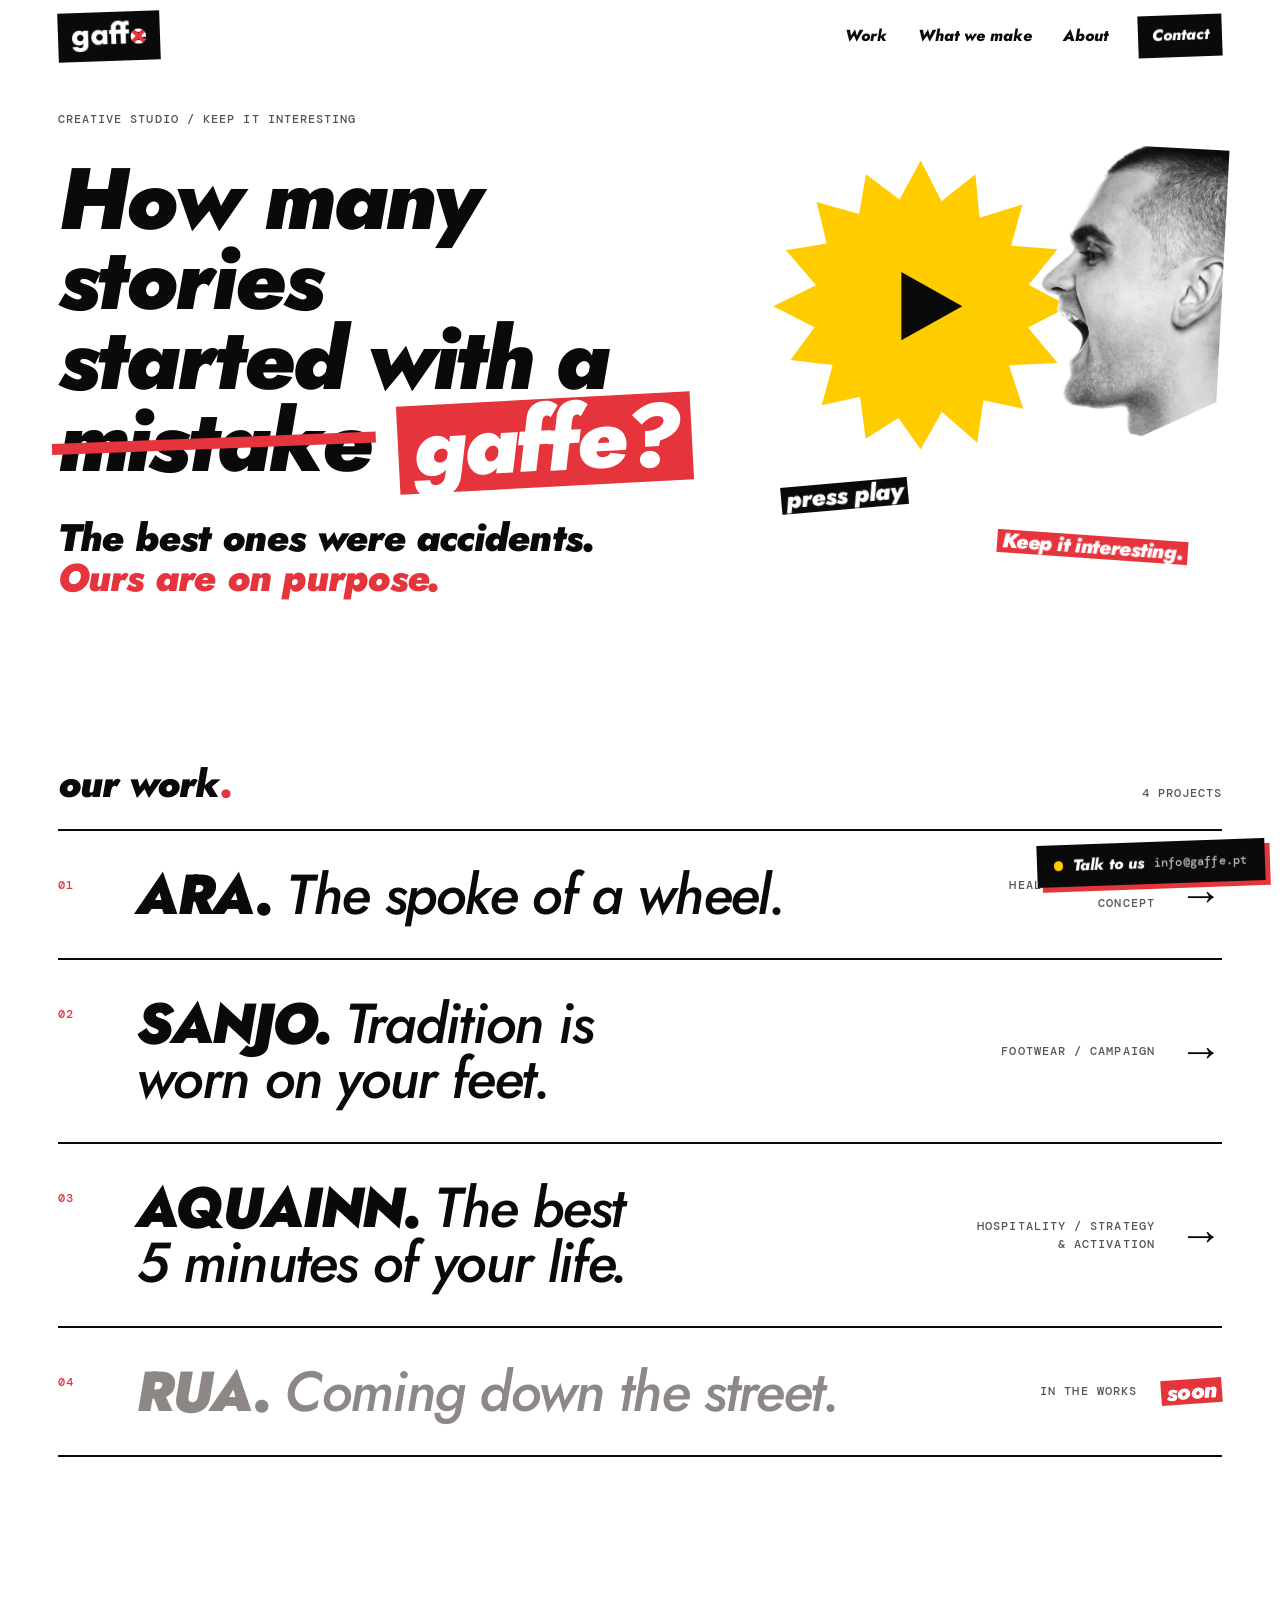
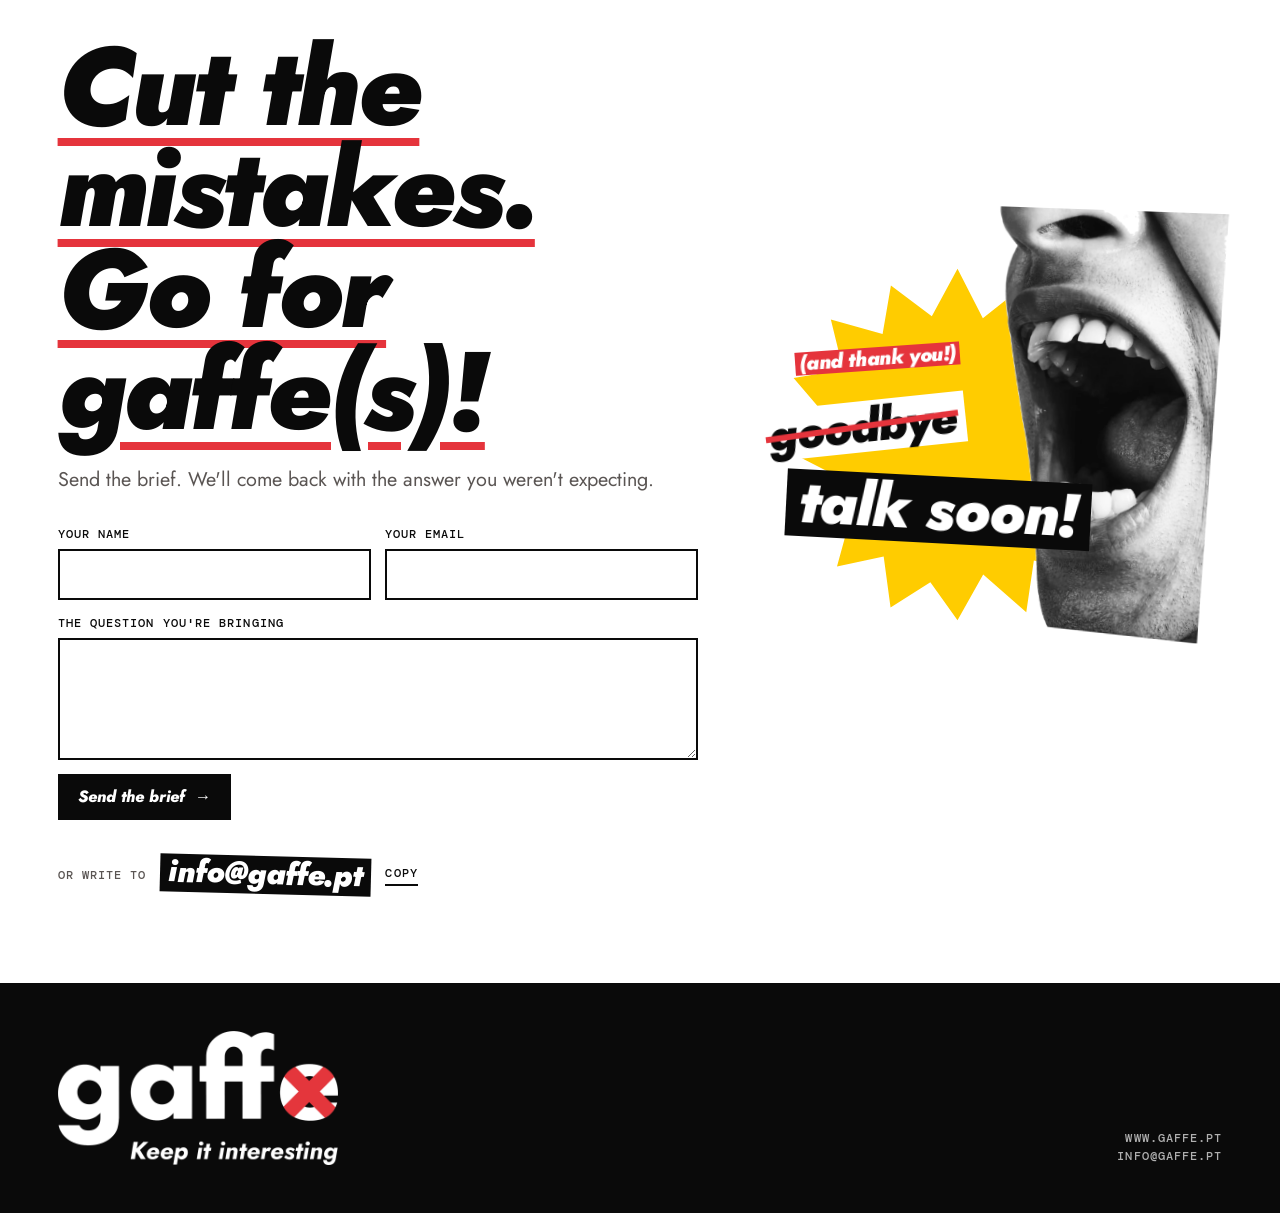
==== commit cb035c4b: "Volta ao play em estrela da v8 no hero O balão de fala sai; o botão é outra vez a estrela amarela a " ====
--- a/index.html
+++ b/index.html
@@ -70,14 +70,11 @@
         <p class="hero__lede">The best ones were accidents.<br><span class="red">Ours are on purpose.</span></p>
       </div>
       <div class="cg hero__cg" data-mouse>
+        <button type="button" class="pc play" id="play" style="--x:0%;--y:8%;--w:66%" data-depth="-8" aria-label="Play the gaffe story">
+          <span class="shape burst spin" style="--c:var(--yellow)"></span>
+          <span class="play__tri" aria-hidden="true"></span>
+        </button>
         <div class="pc" style="--x:46%;--y:6%;--w:54%;--r:3deg" data-speed=".04" data-depth="10" aria-hidden="true"><img class="snip" style="--clip:polygon(0 0,100% 0,100% 86%,70% 99%,0 90%)" src="img/hero-guy.webp" width="900" height="1082" alt=""></div>
-        <!-- the speech bubble comes out of his mouth: the tail's tip lands near (62%, 47%) of the collage -->
-        <button type="button" class="pc bubble" id="play" style="--x:0%;--y:6%;--w:62%" data-depth="-8" aria-label="Play the gaffe story">
-          <span class="bubble__in">
-            <svg class="bubble__shape" viewBox="0 0 220 170" aria-hidden="true"><path d="M100 6C153 6 196 35 196 72c0 22-15 41-38 53l60 25-82-14c-11 3-23 4-36 4C47 140 4 111 4 72S47 6 100 6z"/></svg>
-            <span class="bubble__tri" aria-hidden="true"></span>
-          </span>
-        </button>
         <div class="pc" style="--x:2%;--y:78%;--r:-5deg;font-size:5.4cqw" data-speed=".1" data-depth="18" aria-hidden="true"><b class="strip pop" style="--r:0deg">press play</b></div>
         <div class="pc" style="--x:50%;--y:90%;--r:4deg;font-size:4.6cqw" data-speed=".12" data-depth="14" aria-hidden="true"><b class="strip strip--red">Keep it interesting.</b></div>
       </div>
@@ -126,7 +123,7 @@
 </main>
 
 
-<!-- ================= PAGE: THE GAFFE STORY (opens from the speech bubble) ================= -->
+<!-- ================= PAGE: THE GAFFE STORY (opens from the play button) ================= -->
 <article class="case story" id="story" hidden>
   <!-- ================= THE GAFFE STORY, SIDEWAYS (pinned: scrolling down walks it along) ================= -->
   <section class="side" id="idea" aria-label="The gaffe idea, told sideways">
--- a/css/style.css
+++ b/css/style.css
@@ -350,7 +350,7 @@
   .cl__txt,.cl__txt i,.cl__arr{transition:none}
 }
 
-/* ============ v9: speech-bubble play, animated nav, case previews, contact form ============ */
+/* ============ v9: animated nav, case previews, contact form ============ */
 .skip{position:absolute;left:-999px;top:12px;z-index:100;background:var(--ink);color:var(--paper);padding:.6em 1em;font-weight:700}
 .skip:focus{left:12px}
 
@@ -377,16 +377,12 @@
 .burger[aria-expanded="true"] .burger__lines::before{transform:rotate(45deg)}
 .burger[aria-expanded="true"] .burger__lines::after{transform:rotate(-45deg)}
 
-/* ---------- hero: the play button is his speech bubble ---------- */
-.bubble{display:block;background:none;border:0;padding:0;cursor:pointer;color:inherit;z-index:2}
-.bubble__in{display:block;position:relative;transform-origin:96% 86%;animation:talk 2.6s ease-in-out infinite}
-@keyframes talk{0%,100%{transform:rotate(0) scale(1)}40%{transform:rotate(-2deg) scale(1.035)}60%{transform:rotate(1deg) scale(.99)}}
-.bubble__shape{width:100%;height:auto;overflow:visible;fill:var(--yellow);stroke:var(--ink);stroke-width:4;stroke-linejoin:round;transition:fill .2s}
-.bubble__tri{position:absolute;left:45.5%;top:42%;width:21%;aspect-ratio:1;background:var(--ink);clip-path:polygon(16% 4%,98% 50%,16% 96%);transform:translate(-42%,-50%);transition:transform .3s cubic-bezier(.3,1.6,.5,1),background .2s}
-.bubble:hover .bubble__shape,.bubble:focus-visible .bubble__shape{fill:var(--red)}
-.bubble:hover .bubble__tri,.bubble:focus-visible .bubble__tri{transform:translate(-42%,-50%) scale(1.25);background:var(--paper)}
-.bubble:focus-visible{outline:none}
-.bubble:focus-visible .bubble__shape{stroke:var(--blue)}
+/* ---------- hero: the play button, a spinning star ---------- */
+.play{display:block;background:none;border:0;padding:0;cursor:pointer;color:inherit;border-radius:50%}
+.play .shape{display:block}
+.play__tri{position:absolute;left:50%;top:50%;width:25%;aspect-ratio:1;background:var(--ink);clip-path:polygon(16% 4%,98% 50%,16% 96%);transform:translate(-42%,-50%);transition:transform .3s cubic-bezier(.3,1.6,.5,1),background .2s}
+.play:hover .play__tri,.play:focus-visible .play__tri{transform:translate(-42%,-50%) scale(1.22);background:var(--red)}
+.play:hover .shape{animation-duration:9s}
 
 /* ---------- the walkers follow the red line ---------- */
 #idea{scroll-margin-top:var(--top)}
@@ -462,8 +458,8 @@
   .form__row{grid-template-columns:minmax(0,1fr)}
 }
 @media (prefers-reduced-motion:reduce){
-  .top__logo,.nav a,.burger,.bubble__in,.fab__dot{animation:none}
-  .bubble__tri,.cl__pv,.fab,.nav,.nav a{transition:none}
+  .top__logo,.nav a,.burger,.fab__dot{animation:none}
+  .play__tri,.cl__pv,.fab,.nav,.nav a{transition:none}
 }
 
 /* ---------- about: cut-outs popping out of a spinning star ---------- */
